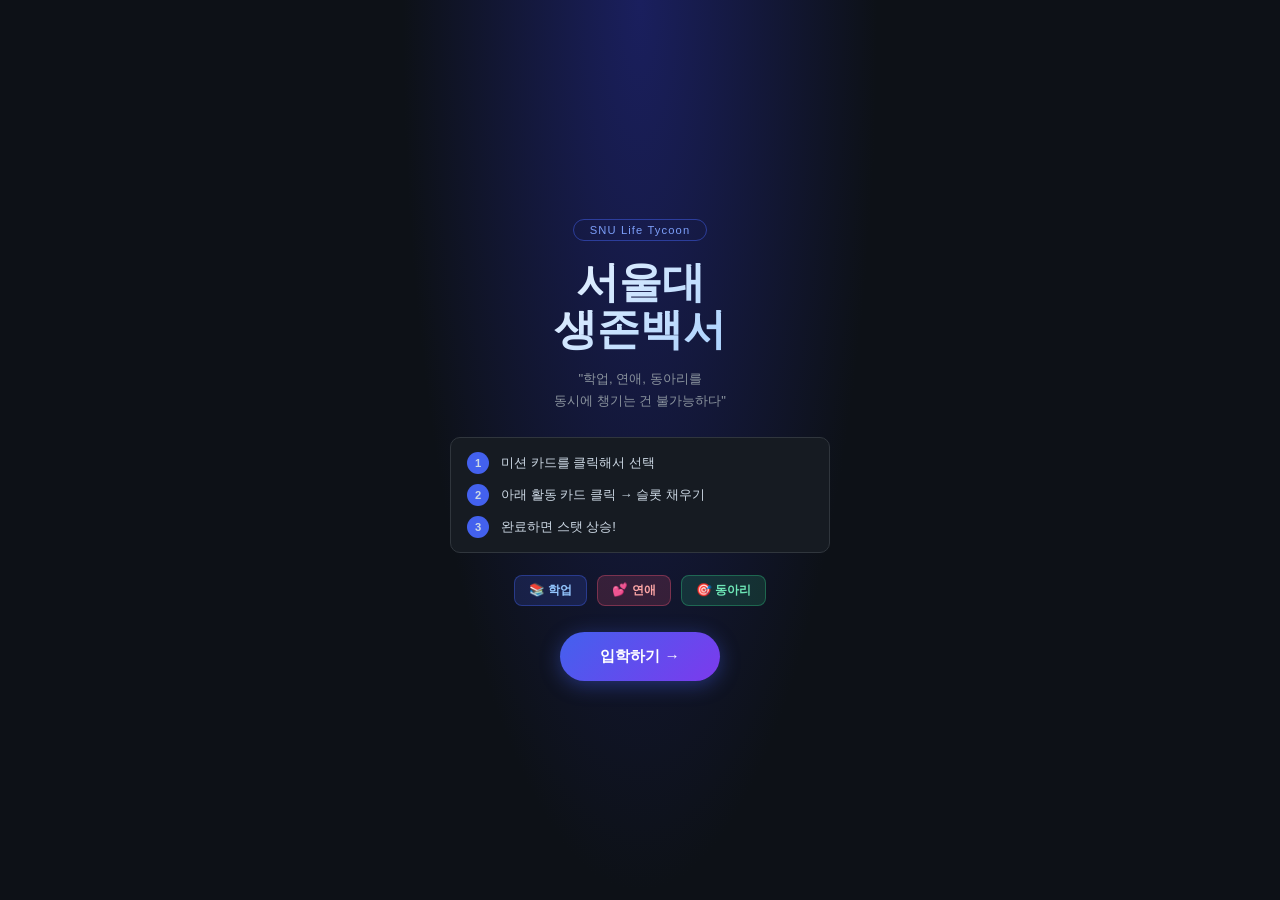
==== index.html @ 67c7d313 "first commit" ====
<!DOCTYPE html>
<html lang="ko">
<head>
  <meta charset="UTF-8">
  <meta name="viewport" content="width=device-width, initial-scale=1.0, maximum-scale=1.0, user-scalable=no">
  <title>서울대 생존백서</title>
  <link rel="stylesheet" href="css/style.css">
</head>
<body>
<div id="app">

  <!-- ===== 타이틀 ===== -->
  <div id="screen-title" class="screen active">
    <div class="title-inner">
      <p class="title-badge">SNU Life Tycoon</p>
      <h1 class="title-main">서울대<br>생존백서</h1>
      <p class="title-sub">"학업, 연애, 동아리를<br>동시에 챙기는 건 불가능하다"</p>

      <div class="howto-box">
        <div class="howto-row"><span class="hn">1</span><span>미션 카드를 클릭해서 선택</span></div>
        <div class="howto-row"><span class="hn">2</span><span>아래 활동 카드 클릭 → 슬롯 채우기</span></div>
        <div class="howto-row"><span class="hn">3</span><span>완료하면 스탯 상승!</span></div>
      </div>

      <div class="title-stat-preview">
        <span class="tsp academic">📚 학업</span>
        <span class="tsp romance">💕 연애</span>
        <span class="tsp club">🎯 동아리</span>
      </div>

      <button class="btn-main" onclick="startGame()">입학하기 →</button>
    </div>
  </div>

  <!-- ===== 게임 ===== -->
  <div id="screen-game" class="screen">

    <!-- HUD -->
    <div id="hud">
      <div id="hud-top-row">
        <span id="week-text">1학기 1주차</span>
        <div id="hud-tags">
          <span id="tag-exam" class="htag htag-exam hidden">⚠️ 시험기간</span>
          <span id="tag-event" class="htag htag-event hidden"></span>
        </div>
        <div id="hud-timeline"><div id="tl-fill"></div></div>
        <span id="hud-weekof">1/16</span>
      </div>

      <div id="hud-stats-row">
        <div class="hstat-item">
          <span class="hstat-icon">📚</span>
          <div class="hbar-bg"><div class="hbar academic" id="bar-academic" style="width:30%"></div></div>
          <span class="hval" id="val-academic">30</span>
        </div>
        <div class="hstat-item">
          <span class="hstat-icon">💕</span>
          <div class="hbar-bg"><div class="hbar romance" id="bar-romance" style="width:20%"></div></div>
          <span class="hval" id="val-romance">20</span>
        </div>
        <div class="hstat-item">
          <span class="hstat-icon">🎯</span>
          <div class="hbar-bg"><div class="hbar club" id="bar-club" style="width:20%"></div></div>
          <span class="hval" id="val-club">20</span>
        </div>
      </div>

      <div id="timer-row">
        <span id="timer-icon-el">⏱</span>
        <div id="timer-bg"><div id="timer-fill"></div></div>
        <span id="timer-num">90</span>
      </div>
    </div>

    <!-- 미션 대기열 (상단 = 고객 줄) -->
    <div id="queue-section">
      <div class="sec-label">
        이번 주 미션
        <span id="queue-count-badge" class="badge"></span>
        <span id="queue-hint" class="sec-hint">클릭해서 선택</span>
      </div>
      <div id="queue-row"></div>
    </div>

    <!-- 어셈블리 스테이션 (선택된 미션) -->
    <div id="station-section">
      <div id="station-empty">
        <div class="station-empty-icon">☝️</div>
        <div class="station-empty-text">위의 미션을 클릭해서 시작하세요</div>
      </div>
      <div id="station-card" class="hidden">

        <!-- 미션 헤더 -->
        <div id="st-header">
          <span id="st-icon" class="st-icon"></span>
          <div id="st-title-group">
            <span id="st-title"></span>
            <span id="st-cat-badge" class="st-badge"></span>
          </div>
          <div id="st-progress-wrap">
            <span id="st-progress-text"></span>
          </div>
        </div>

        <!-- 설명 -->
        <p id="st-desc"></p>

        <!-- 슬롯 (핵심: 무엇이 필요한지) -->
        <div id="st-slots-label">필요 활동</div>
        <div id="st-slots"></div>

        <!-- 완료 효과 (어느 스탯이 오르고 내리는지) -->
        <div id="st-effects">
          <div class="eff-block" id="st-reward-block">
            <span class="eff-label eff-label-good">✅ 완료 시</span>
            <div id="st-reward-items" class="eff-items"></div>
          </div>
          <div class="eff-block" id="st-penalty-block">
            <span class="eff-label eff-label-bad">❌ 미완료 시</span>
            <div id="st-penalty-items" class="eff-items"></div>
          </div>
        </div>

      </div>
    </div>

    <!-- 활동 카드 (하단 = 재료 버튼) -->
    <div id="act-section">
      <div class="sec-label">
        활동 카드
        <span id="act-left-badge" class="badge">8</span>
        <span id="act-hint" class="sec-hint">클릭해서 슬롯에 투입</span>
      </div>
      <div id="act-row"></div>
    </div>

    <!-- 마무리 버튼 -->
    <div id="finish-bar">
      <button id="btn-finish" onclick="finishWeek()">이번 주 마무리 →</button>
    </div>

  </div>

  <!-- ===== 주차 요약 오버레이 ===== -->
  <div id="overlay-summary" class="overlay hidden">
    <div class="sum-modal">
      <div class="sum-top">
        <span id="sum-week-label" class="sum-week-label"></span>
        <span id="sum-grade-badge" class="sum-grade"></span>
      </div>
      <div id="sum-missions-list"></div>
      <div id="sum-stat-section">
        <div class="sum-stat-title">이번 주 스탯 변화</div>
        <div class="sum-stat-row">
          <span>📚 학업</span>
          <div class="sbar-bg"><div class="sbar academic" id="sbar-academic" style="width:0%"></div></div>
          <span class="sval" id="sval-academic">0</span>
          <span class="sdelta" id="sdelta-academic"></span>
        </div>
        <div class="sum-stat-row">
          <span>💕 연애</span>
          <div class="sbar-bg"><div class="sbar romance" id="sbar-romance" style="width:0%"></div></div>
          <span class="sval" id="sval-romance">0</span>
          <span class="sdelta" id="sdelta-romance"></span>
        </div>
        <div class="sum-stat-row">
          <span>🎯 동아리</span>
          <div class="sbar-bg"><div class="sbar club" id="sbar-club" style="width:0%"></div></div>
          <span class="sval" id="sval-club">0</span>
          <span class="sdelta" id="sdelta-club"></span>
        </div>
      </div>
      <button id="btn-next" class="btn-main btn-next-week" onclick="nextWeek()">다음 주로 →</button>
    </div>
  </div>

  <!-- ===== 엔딩 ===== -->
  <div id="screen-ending" class="screen">
    <div class="ending-inner">
      <div class="ending-circle" id="ending-circle">B</div>
      <h2 id="ending-title"></h2>
      <p id="ending-desc"></p>
      <div class="ending-stats">
        <div class="e-row"><span>📚 학업</span><div class="e-bg"><div class="e-bar academic" id="ebar-academic" style="width:0%"></div></div><span id="eval-academic">0</span></div>
        <div class="e-row"><span>💕 연애</span><div class="e-bg"><div class="e-bar romance"  id="ebar-romance"  style="width:0%"></div></div><span id="eval-romance">0</span></div>
        <div class="e-row"><span>🎯 동아리</span><div class="e-bg"><div class="e-bar club"   id="ebar-club"    style="width:0%"></div></div><span id="eval-club">0</span></div>
      </div>
      <button class="btn-main" onclick="resetGame()">다시 플레이</button>
    </div>
  </div>

  <!-- 토스트 -->
  <div id="toast" class="toast hidden"></div>

</div>
<script src="js/main.js"></script>
</body>
</html>
---- css/style.css ----
/* ============================================================
   서울대 생존백서 — Hamburger Tycoon Style
   ============================================================ */

*, *::before, *::after { box-sizing: border-box; margin: 0; padding: 0; }

:root {
  --academic: #4361ee;
  --romance:  #e0506e;
  --club:     #2eb87a;
  --wild:     #f4a21a;
  --bg:       #0d1117;
  --surf:     #161b22;
  --surf2:    #21262d;
  --border:   #30363d;
  --text:     #e6edf3;
  --muted:    #8b949e;
  --radius:   10px;
  --glow-a:   0 0 0 2px rgba(67,97,238,0.4);
  --glow-r:   0 0 0 2px rgba(224,80,110,0.4);
  --glow-c:   0 0 0 2px rgba(46,184,122,0.4);
  --glow-w:   0 0 0 2px rgba(244,162,26,0.4);
}

body {
  font-family: -apple-system, BlinkMacSystemFont, 'Segoe UI', 'Noto Sans KR', sans-serif;
  background: var(--bg);
  color: var(--text);
  min-height: 100vh;
  -webkit-tap-highlight-color: transparent;
  user-select: none;
  overscroll-behavior: none;
}

#app {
  max-width: 480px;
  margin: 0 auto;
  min-height: 100vh;
  display: flex;
  flex-direction: column;
}

.hidden { display: none !important; }

/* ── SCREENS ─────────────────────────────── */
.screen         { display: none !important; flex: 1; }
.screen.active  { display: flex !important; flex-direction: column; }
#screen-title.active  { justify-content: center; align-items: center; }
#screen-ending.active { justify-content: center; align-items: center; }

/* ============================================================
   TITLE
   ============================================================ */
#screen-title {
  background: radial-gradient(ellipse at 50% 0%, #1a1f5e 0%, #0d1117 70%);
  padding: 32px 24px;
  min-height: 100vh;
}
.title-inner { text-align: center; width: 100%; max-width: 380px; }

.title-badge {
  display: inline-block;
  border: 1px solid rgba(67,97,238,0.5);
  color: #7c9ef8;
  padding: 4px 16px;
  border-radius: 20px;
  font-size: 0.7rem;
  letter-spacing: 0.1em;
  margin-bottom: 18px;
}

.title-main {
  font-size: 2.7rem;
  font-weight: 900;
  line-height: 1.1;
  margin-bottom: 14px;
  background: linear-gradient(135deg, #fff 0%, #93c5fd 100%);
  -webkit-background-clip: text;
  -webkit-text-fill-color: transparent;
  background-clip: text;
}

.title-sub {
  font-size: 0.82rem;
  color: var(--muted);
  line-height: 1.65;
  margin-bottom: 26px;
}

.howto-box {
  background: var(--surf);
  border: 1px solid var(--border);
  border-radius: var(--radius);
  padding: 14px 16px;
  margin-bottom: 22px;
  text-align: left;
  display: flex;
  flex-direction: column;
  gap: 10px;
}

.howto-row {
  display: flex;
  align-items: center;
  gap: 12px;
  font-size: 0.82rem;
  color: #cdd9e5;
}

.hn {
  width: 22px; height: 22px;
  background: var(--academic);
  border-radius: 50%;
  display: flex; align-items: center; justify-content: center;
  font-size: 0.7rem; font-weight: 800;
  flex-shrink: 0;
}

.title-stat-preview {
  display: flex;
  justify-content: center;
  gap: 10px;
  margin-bottom: 26px;
}

.tsp {
  padding: 6px 14px;
  border-radius: 8px;
  font-size: 0.78rem;
  font-weight: 700;
}
.tsp.academic { background: rgba(67,97,238,0.18);  border: 1px solid rgba(67,97,238,0.4);  color: #93c5fd; }
.tsp.romance  { background: rgba(224,80,110,0.18); border: 1px solid rgba(224,80,110,0.4); color: #fca5a5; }
.tsp.club     { background: rgba(46,184,122,0.18); border: 1px solid rgba(46,184,122,0.4); color: #6ee7b7; }

.btn-main {
  background: linear-gradient(135deg, var(--academic), #7c3aed);
  color: #fff;
  border: none;
  padding: 14px 40px;
  border-radius: 30px;
  font-size: 0.95rem;
  font-weight: 700;
  cursor: pointer;
  box-shadow: 0 4px 20px rgba(67,97,238,0.4);
  transition: transform 0.15s, box-shadow 0.15s;
}
.btn-main:hover  { transform: translateY(-2px); box-shadow: 0 8px 28px rgba(67,97,238,0.55); }
.btn-main:active { transform: translateY(0); }

/* ============================================================
   HUD
   ============================================================ */
#hud {
  background: var(--surf);
  border-bottom: 1px solid var(--border);
  padding: 10px 14px 8px;
  flex-shrink: 0;
  position: sticky; top: 0; z-index: 50;
}

#hud-top-row {
  display: flex;
  align-items: center;
  gap: 8px;
  margin-bottom: 7px;
}

#week-text { font-size: 0.95rem; font-weight: 800; white-space: nowrap; }

#hud-tags { display: flex; gap: 5px; }

.htag {
  padding: 2px 8px;
  border-radius: 10px;
  font-size: 0.66rem;
  font-weight: 700;
}
.htag-exam  { background: rgba(244,162,26,0.18);  color: #fbbf24; border: 1px solid rgba(244,162,26,0.35); }
.htag-event { background: rgba(46,184,122,0.18);  color: #6ee7b7; border: 1px solid rgba(46,184,122,0.35); }

#hud-timeline {
  flex: 1;
  height: 4px;
  background: var(--surf2);
  border-radius: 2px;
  overflow: hidden;
}
#tl-fill {
  height: 100%;
  background: linear-gradient(90deg, var(--academic), #7c3aed);
  border-radius: 2px;
  transition: width 0.4s ease;
}

#hud-weekof { font-size: 0.68rem; color: var(--muted); white-space: nowrap; }

#hud-stats-row {
  display: flex;
  flex-direction: column;
  gap: 5px;
  margin-bottom: 7px;
}

.hstat-item { display: flex; align-items: center; gap: 7px; }
.hstat-icon { font-size: 0.8rem; }

.hbar-bg {
  flex: 1;
  height: 7px;
  background: var(--surf2);
  border-radius: 4px;
  overflow: hidden;
}
.hbar {
  height: 100%;
  border-radius: 4px;
  transition: width 0.5s cubic-bezier(.4,0,.2,1);
}
.hbar.academic { background: linear-gradient(90deg, var(--academic), #7c3aed); }
.hbar.romance  { background: linear-gradient(90deg, var(--romance), #ff6b9d); }
.hbar.club     { background: linear-gradient(90deg, var(--club), #06d6a0); }
.hbar.crisis   { background: linear-gradient(90deg, #dc3545, #ff6b6b) !important; animation: cpulse 1s infinite; }

@keyframes cpulse { 0%,100%{opacity:1} 50%{opacity:.45} }

.hval { font-size: 0.78rem; font-weight: 700; width: 20px; text-align: right; flex-shrink: 0; }
.hval.crisis { color: #f87171; }

#timer-row { display: flex; align-items: center; gap: 7px; }
#timer-icon-el { font-size: 0.8rem; }

#timer-bg {
  flex: 1;
  height: 5px;
  background: var(--surf2);
  border-radius: 3px;
  overflow: hidden;
}
#timer-fill {
  height: 100%;
  border-radius: 3px;
  background: linear-gradient(90deg, #10b981, #34d399);
  transition: width 1s linear, background-color 0.5s;
}
#timer-fill.warn   { background: linear-gradient(90deg, #f59e0b, #fbbf24); }
#timer-fill.danger { background: linear-gradient(90deg, #ef4444, #f87171); animation: cpulse 0.6s infinite; }

#timer-num { font-size: 0.72rem; color: var(--muted); width: 22px; text-align: right; flex-shrink: 0; }

/* ============================================================
   SECTION LABELS
   ============================================================ */
.sec-label {
  font-size: 0.72rem;
  font-weight: 700;
  color: var(--muted);
  letter-spacing: 0.06em;
  display: flex;
  align-items: center;
  gap: 7px;
  margin-bottom: 8px;
  text-transform: uppercase;
}

.badge {
  background: var(--academic);
  color: #fff;
  font-size: 0.65rem;
  font-weight: 800;
  padding: 1px 7px;
  border-radius: 10px;
}

.sec-hint { font-size: 0.65rem; color: var(--muted); font-weight: 400; text-transform: none; letter-spacing: 0; }

/* ============================================================
   MISSION QUEUE
   ============================================================ */
#queue-section {
  padding: 10px 12px 0;
  flex-shrink: 0;
}

#queue-row {
  display: flex;
  gap: 8px;
  overflow-x: auto;
  padding-bottom: 4px;
  -webkit-overflow-scrolling: touch;
  scrollbar-width: none;
}
#queue-row::-webkit-scrollbar { display: none; }

/* 대기 미션 카드 (작은 버전) */
.q-card {
  flex-shrink: 0;
  width: 110px;
  background: var(--surf);
  border: 2px solid var(--border);
  border-radius: var(--radius);
  padding: 9px 10px 8px;
  cursor: pointer;
  transition: border-color 0.18s, transform 0.15s, box-shadow 0.18s;
  position: relative;
}

.q-card:hover { transform: translateY(-2px); border-color: #4d5566; }

.q-card.active {
  border-color: #fff !important;
  box-shadow: 0 0 0 2px rgba(255,255,255,0.2);
}

.q-card.cat-academic { border-left: 3px solid var(--academic); }
.q-card.cat-romance  { border-left: 3px solid var(--romance); }
.q-card.cat-club     { border-left: 3px solid var(--club); }
.q-card.cat-special  { border-left: 3px solid var(--wild); }

.q-card.completed {
  opacity: 0.45;
  pointer-events: none;
  border-color: #2eb87a !important;
}
.q-card.completed::after {
  content: '✓';
  position: absolute;
  top: 4px; right: 7px;
  font-size: 0.9rem;
  color: #6ee7b7;
  font-weight: 900;
}

.q-icon-title {
  display: flex;
  align-items: center;
  gap: 5px;
  margin-bottom: 5px;
}
.q-icon    { font-size: 1rem; }
.q-title   { font-size: 0.72rem; font-weight: 700; line-height: 1.25; color: var(--text); }

.q-dots    { display: flex; gap: 3px; margin-bottom: 4px; }
.q-dot {
  width: 8px; height: 8px;
  border-radius: 50%;
  background: var(--surf2);
  border: 1px solid var(--border);
}
.q-dot.filled { background: #4ade80; border-color: #22c55e; }

.q-reward-preview {
  font-size: 0.6rem;
  color: var(--muted);
  white-space: nowrap;
  overflow: hidden;
  text-overflow: ellipsis;
}

/* ============================================================
   ASSEMBLY STATION
   ============================================================ */
#station-section {
  flex: 1;
  padding: 10px 12px 0;
  min-height: 0;
}

#station-empty {
  height: 100%;
  min-height: 130px;
  display: flex;
  flex-direction: column;
  align-items: center;
  justify-content: center;
  gap: 10px;
  background: var(--surf);
  border: 2px dashed var(--border);
  border-radius: var(--radius);
  color: var(--muted);
}

.station-empty-icon { font-size: 2rem; }
.station-empty-text { font-size: 0.82rem; }

#station-card {
  background: var(--surf);
  border: 1px solid var(--border);
  border-radius: var(--radius);
  padding: 13px 14px;
  animation: pop-in 0.2s ease;
}

@keyframes pop-in {
  from { transform: scale(0.97); opacity: 0; }
  to   { transform: scale(1);    opacity: 1; }
}

/* 스테이션 헤더 */
#st-header {
  display: flex;
  align-items: flex-start;
  gap: 10px;
  margin-bottom: 7px;
}

.st-icon { font-size: 1.5rem; flex-shrink: 0; margin-top: 1px; }

#st-title-group { flex: 1; display: flex; flex-direction: column; gap: 3px; }

#st-title { font-size: 0.95rem; font-weight: 800; line-height: 1.2; }

.st-badge {
  display: inline-block;
  font-size: 0.62rem;
  font-weight: 700;
  padding: 2px 9px;
  border-radius: 8px;
  width: fit-content;
}
.stbadge-academic { background: rgba(67,97,238,0.22);  color: #93c5fd; }
.stbadge-romance  { background: rgba(224,80,110,0.22); color: #fca5a5; }
.stbadge-club     { background: rgba(46,184,122,0.22); color: #6ee7b7; }
.stbadge-special  { background: rgba(244,162,26,0.22); color: #fcd34d; }

#st-progress-wrap { flex-shrink: 0; text-align: right; }

#st-progress-text {
  font-size: 0.75rem;
  font-weight: 700;
  color: var(--muted);
  white-space: nowrap;
}
#st-progress-text.done { color: #4ade80; }

#st-desc {
  font-size: 0.76rem;
  color: var(--muted);
  line-height: 1.45;
  margin-bottom: 10px;
}

/* 슬롯 영역 */
#st-slots-label {
  font-size: 0.68rem;
  font-weight: 700;
  color: var(--muted);
  text-transform: uppercase;
  letter-spacing: 0.06em;
  margin-bottom: 7px;
}

#st-slots {
  display: flex;
  flex-wrap: wrap;
  gap: 7px;
  margin-bottom: 12px;
}

/* 슬롯 박스 */
.sslot {
  width: 58px; height: 64px;
  border-radius: 9px;
  border: 2px solid;
  display: flex;
  flex-direction: column;
  align-items: center;
  justify-content: center;
  gap: 2px;
  transition: transform 0.15s, box-shadow 0.2s;
  position: relative;
  cursor: default;
}

/* 빈 슬롯 */
.sslot.empty.stype-academic {
  border-color: rgba(67,97,238,0.45);
  background: rgba(67,97,238,0.07);
}
.sslot.empty.stype-romance {
  border-color: rgba(224,80,110,0.45);
  background: rgba(224,80,110,0.07);
}
.sslot.empty.stype-club {
  border-color: rgba(46,184,122,0.45);
  background: rgba(46,184,122,0.07);
}
.sslot.empty.stype-any {
  border-color: rgba(244,162,26,0.35);
  background: rgba(244,162,26,0.05);
}

.sslot-emoji {
  font-size: 1.1rem;
  line-height: 1;
}
.sslot.empty .sslot-emoji { opacity: 0.4; }

.sslot-label {
  font-size: 0.58rem;
  font-weight: 600;
  line-height: 1;
  text-align: center;
}
.sslot.empty .sslot-label { color: var(--muted); }

.sslot-q {
  position: absolute;
  bottom: 2px; right: 4px;
  font-size: 0.6rem;
  color: var(--muted);
  font-weight: 700;
}

/* 채워진 슬롯 */
.sslot.filled {
  border-color: rgba(74,222,128,0.6) !important;
  background: rgba(74,222,128,0.1) !important;
  animation: slot-fill 0.3s ease;
}
.sslot.filled .sslot-emoji { opacity: 1; }
.sslot.filled .sslot-label { color: #6ee7b7; }

@keyframes slot-fill {
  0%   { transform: scale(0.85); }
  60%  { transform: scale(1.1); }
  100% { transform: scale(1); }
}

.sslot.filled::after {
  content: '✓';
  position: absolute;
  bottom: 2px; right: 4px;
  font-size: 0.62rem;
  color: #4ade80;
  font-weight: 900;
}

/* 다음 채울 슬롯 강조 */
.sslot.next-target {
  animation: next-pulse 1s ease-in-out infinite;
}
@keyframes next-pulse {
  0%,100% { box-shadow: none; }
  50%      { box-shadow: 0 0 0 3px rgba(255,255,255,0.25); }
}

/* ── 효과 블록 ─────────────────────────────────── */
#st-effects {
  display: flex;
  gap: 8px;
  flex-wrap: wrap;
}

.eff-block {
  flex: 1;
  min-width: 120px;
  background: var(--surf2);
  border-radius: 8px;
  padding: 8px 10px;
}

.eff-label {
  display: block;
  font-size: 0.66rem;
  font-weight: 700;
  letter-spacing: 0.04em;
  margin-bottom: 6px;
}
.eff-label-good { color: #4ade80; }
.eff-label-bad  { color: #f87171; }

.eff-items { display: flex; flex-wrap: wrap; gap: 4px; }

.eff-tag {
  display: inline-flex;
  align-items: center;
  gap: 3px;
  padding: 3px 9px;
  border-radius: 6px;
  font-size: 0.72rem;
  font-weight: 700;
}
.eff-tag.pos { background: rgba(74,222,128,0.15); color: #4ade80; border: 1px solid rgba(74,222,128,0.3); }
.eff-tag.neg { background: rgba(248,113,113,0.15); color: #f87171; border: 1px solid rgba(248,113,113,0.3); }
.eff-tag.none { color: var(--muted); font-style: italic; font-size: 0.68rem; }

/* ============================================================
   ACTIVITY CARDS (재료 버튼)
   ============================================================ */
#act-section {
  padding: 10px 12px 0;
  flex-shrink: 0;
}

#act-row {
  display: flex;
  flex-wrap: wrap;
  gap: 7px;
}

.act-card {
  width: calc(25% - 6px);
  min-width: 64px;
  background: var(--surf);
  border: 2px solid var(--border);
  border-radius: 9px;
  padding: 8px 4px 6px;
  display: flex;
  flex-direction: column;
  align-items: center;
  gap: 3px;
  cursor: pointer;
  transition: transform 0.15s, box-shadow 0.15s, border-color 0.15s, opacity 0.2s;
  position: relative;
}

.act-card.type-academic { border-color: rgba(67,97,238,0.4); }
.act-card.type-romance  { border-color: rgba(224,80,110,0.4); }
.act-card.type-club     { border-color: rgba(46,184,122,0.4); }
.act-card.type-wild     { border-color: rgba(244,162,26,0.4); }

/* 현재 미션에 호환 가능 → 글로우 */
.act-card.compatible {
  transform: translateY(-2px);
  box-shadow: 0 4px 14px rgba(0,0,0,0.3);
}
.act-card.compatible.type-academic { border-color: var(--academic); box-shadow: var(--glow-a), 0 4px 14px rgba(0,0,0,0.3); }
.act-card.compatible.type-romance  { border-color: var(--romance);  box-shadow: var(--glow-r), 0 4px 14px rgba(0,0,0,0.3); }
.act-card.compatible.type-club     { border-color: var(--club);     box-shadow: var(--glow-c), 0 4px 14px rgba(0,0,0,0.3); }
.act-card.compatible.type-wild     { border-color: var(--wild);     box-shadow: var(--glow-w), 0 4px 14px rgba(0,0,0,0.3); }

/* 호환 불가 → 흐릿하게 */
.act-card.incompatible { opacity: 0.3; }

/* 사용됨 */
.act-card.used {
  opacity: 0.2;
  pointer-events: none;
}
.act-card.used::after {
  content: '✓';
  position: absolute;
  inset: 0;
  display: flex;
  align-items: center;
  justify-content: center;
  font-size: 1.6rem;
  color: #4ade80;
}

.act-card:hover:not(.used):not(.incompatible) { transform: translateY(-3px); }
.act-card:active:not(.used) { transform: scale(0.95); }

@keyframes shake {
  0%,100% { transform: translateX(0); }
  25%      { transform: translateX(-6px); }
  75%      { transform: translateX(6px); }
}
.act-card.shake { animation: shake 0.3s ease; }

.act-emoji { font-size: 1.5rem; line-height: 1; }
.act-name  { font-size: 0.64rem; font-weight: 600; color: var(--text); text-align: center; line-height: 1.2; }

.act-type-badge {
  font-size: 0.56rem;
  font-weight: 700;
  padding: 1px 6px;
  border-radius: 5px;
}
.atb-academic { background: rgba(67,97,238,0.25);  color: #93c5fd; }
.atb-romance  { background: rgba(224,80,110,0.25); color: #fca5a5; }
.atb-club     { background: rgba(46,184,122,0.25); color: #6ee7b7; }
.atb-wild     { background: rgba(244,162,26,0.25); color: #fcd34d; }

/* ============================================================
   FINISH BUTTON
   ============================================================ */
#finish-bar {
  padding: 10px 12px 14px;
  flex-shrink: 0;
}

#btn-finish {
  width: 100%;
  background: var(--surf2);
  color: var(--muted);
  border: 1px solid var(--border);
  padding: 11px;
  border-radius: 9px;
  font-size: 0.85rem;
  font-weight: 700;
  cursor: pointer;
  transition: background 0.15s, color 0.15s;
}
#btn-finish:hover { background: var(--surf); color: var(--text); }

/* ============================================================
   FLOATING STAT ANIMATION
   ============================================================ */
.float-stat {
  position: fixed;
  font-size: 1rem;
  font-weight: 900;
  pointer-events: none;
  z-index: 200;
  animation: float-up 1.3s ease-out forwards;
  white-space: nowrap;
}
.float-pos { color: #4ade80; text-shadow: 0 0 12px rgba(74,222,128,0.7); }
.float-neg { color: #f87171; text-shadow: 0 0 12px rgba(248,113,113,0.7); }

@keyframes float-up {
  0%   { opacity: 1; transform: translateY(0) scale(1.15); }
  75%  { opacity: 1; }
  100% { opacity: 0; transform: translateY(-70px) scale(0.8); }
}

/* ============================================================
   TOAST
   ============================================================ */
.toast {
  position: fixed;
  bottom: 90px;
  left: 50%;
  transform: translateX(-50%);
  background: rgba(255,255,255,0.12);
  backdrop-filter: blur(8px);
  color: var(--text);
  padding: 9px 20px;
  border-radius: 20px;
  font-size: 0.8rem;
  font-weight: 600;
  z-index: 300;
  pointer-events: none;
  animation: toast-fade 2s ease forwards;
  border: 1px solid rgba(255,255,255,0.15);
  white-space: nowrap;
}
@keyframes toast-fade {
  0%   { opacity: 0; transform: translateX(-50%) translateY(10px); }
  15%  { opacity: 1; transform: translateX(-50%) translateY(0); }
  75%  { opacity: 1; }
  100% { opacity: 0; transform: translateX(-50%) translateY(-8px); }
}

/* ============================================================
   SUMMARY OVERLAY
   ============================================================ */
.overlay {
  position: fixed;
  inset: 0;
  z-index: 100;
  display: flex;
  align-items: flex-end;
  justify-content: center;
  background: rgba(0,0,0,0.55);
}

.sum-modal {
  background: var(--surf);
  border-top: 1px solid var(--border);
  border-radius: 20px 20px 0 0;
  padding: 22px 18px 30px;
  width: 100%;
  max-width: 480px;
  max-height: 80vh;
  overflow-y: auto;
  animation: slide-up 0.28s ease;
}
@keyframes slide-up {
  from { transform: translateY(100%); }
  to   { transform: translateY(0); }
}

.sum-top {
  display: flex;
  align-items: center;
  justify-content: space-between;
  margin-bottom: 14px;
}

.sum-week-label { font-size: 1rem; font-weight: 800; }

.sum-grade {
  font-size: 0.76rem;
  font-weight: 700;
  padding: 3px 12px;
  border-radius: 12px;
}
.sg-perfect { background: rgba(255,215,0,0.18);  color: #fbbf24; border: 1px solid rgba(255,215,0,0.35); }
.sg-good    { background: rgba(74,222,128,0.18);  color: #4ade80; border: 1px solid rgba(74,222,128,0.35); }
.sg-partial { background: rgba(251,191,36,0.18);  color: #fbbf24; border: 1px solid rgba(251,191,36,0.35); }
.sg-fail    { background: rgba(248,113,113,0.18); color: #f87171; border: 1px solid rgba(248,113,113,0.35); }

/* 미션 결과 아이템 */
.sum-item {
  display: flex;
  align-items: flex-start;
  gap: 10px;
  padding: 9px 11px;
  border-radius: 9px;
  margin-bottom: 6px;
  font-size: 0.8rem;
}
.sum-item.done { background: rgba(74,222,128,0.08); border: 1px solid rgba(74,222,128,0.22); }
.sum-item.fail { background: rgba(248,113,113,0.08); border: 1px solid rgba(248,113,113,0.2); }

.sum-item-icon { font-size: 1.05rem; flex-shrink: 0; margin-top: 1px; }
.sum-item-body { flex: 1; }
.sum-item-name { font-weight: 700; margin-bottom: 3px; }
.sum-item-effects { font-size: 0.72rem; color: var(--muted); }
.sum-item-tag { font-size: 0.75rem; font-weight: 700; flex-shrink: 0; margin-top: 2px; }
.sum-item-tag.done { color: #4ade80; }
.sum-item-tag.fail { color: #f87171; }

/* 스탯 요약 */
#sum-stat-section { margin-top: 14px; padding-top: 14px; border-top: 1px solid var(--border); }

.sum-stat-title { font-size: 0.72rem; font-weight: 700; color: var(--muted); margin-bottom: 10px; text-transform: uppercase; letter-spacing: 0.05em; }

.sum-stat-row {
  display: flex;
  align-items: center;
  gap: 9px;
  margin-bottom: 7px;
  font-size: 0.78rem;
}
.sum-stat-row span:first-child { width: 60px; flex-shrink: 0; }

.sbar-bg { flex: 1; height: 7px; background: var(--surf2); border-radius: 4px; overflow: hidden; }
.sbar { height: 100%; border-radius: 4px; transition: width 0.6s ease 0.1s; }
.sbar.academic { background: var(--academic); }
.sbar.romance  { background: var(--romance); }
.sbar.club     { background: var(--club); }

.sval  { font-size: 0.78rem; font-weight: 700; width: 20px; text-align: right; flex-shrink: 0; }
.sdelta { font-size: 0.73rem; font-weight: 700; width: 32px; text-align: right; flex-shrink: 0; }

.btn-next-week { margin-top: 18px; width: 100%; }

/* ============================================================
   ENDING
   ============================================================ */
#screen-ending {
  background: radial-gradient(ellipse at 50% 0%, #1a1f5e 0%, #0d1117 65%);
  min-height: 100vh;
  padding: 40px 24px;
}
.ending-inner { text-align: center; width: 100%; max-width: 380px; }

.ending-circle {
  display: inline-flex;
  width: 82px; height: 82px;
  border-radius: 50%;
  align-items: center;
  justify-content: center;
  font-size: 2.5rem;
  font-weight: 900;
  margin-bottom: 18px;
  border: 3px solid rgba(255,255,255,0.25);
}
.grade-S { background: linear-gradient(135deg,#FFD700,#FFA500); border-color:#FFD700; }
.grade-A { background: linear-gradient(135deg,#4361ee,#7c3aed); border-color:#4361ee; }
.grade-B { background: linear-gradient(135deg,#2eb87a,#06d6a0); border-color:#2eb87a; }
.grade-C { background: linear-gradient(135deg,#f4a21a,#ff8c00); border-color:#f4a21a; }
.grade-D { background: linear-gradient(135deg,#dc3545,#c62828); border-color:#dc3545; }

#ending-title { font-size: 1.7rem; font-weight: 900; margin-bottom: 12px; }
#ending-desc  { font-size: 0.84rem; color: var(--muted); line-height: 1.65; margin-bottom: 26px; }

.ending-stats {
  background: rgba(255,255,255,0.07);
  border-radius: var(--radius);
  padding: 16px 18px;
  margin-bottom: 26px;
  text-align: left;
}

.e-row {
  display: flex;
  align-items: center;
  gap: 10px;
  margin-bottom: 9px;
  font-size: 0.78rem;
}
.e-row:last-child { margin-bottom: 0; }
.e-row span:first-child { width: 64px; flex-shrink: 0; }
.e-row span:last-child  { width: 22px; text-align: right; flex-shrink: 0; font-weight: 700; }
.e-bg  { flex: 1; height: 7px; background: rgba(255,255,255,0.12); border-radius: 4px; overflow: hidden; }
.e-bar { height: 100%; border-radius: 4px; transition: width 1s ease 0.5s; }
.e-bar.academic { background: var(--academic); }
.e-bar.romance  { background: var(--romance); }
.e-bar.club     { background: var(--club); }

/* ── 데스크탑 ──────────────────────────── */
@media (min-width: 500px) {
  .sum-modal { border-radius: 16px; margin: 16px; max-height: 85vh; }
  .overlay   { align-items: center; }
  #act-row   { justify-content: flex-start; }
  .act-card  { width: 72px; }
}
@media (max-width: 360px) {
  .title-main { font-size: 2.3rem; }
  .act-card { width: calc(25% - 5px); min-width: 58px; }
  .sslot { width: 52px; height: 58px; }
}
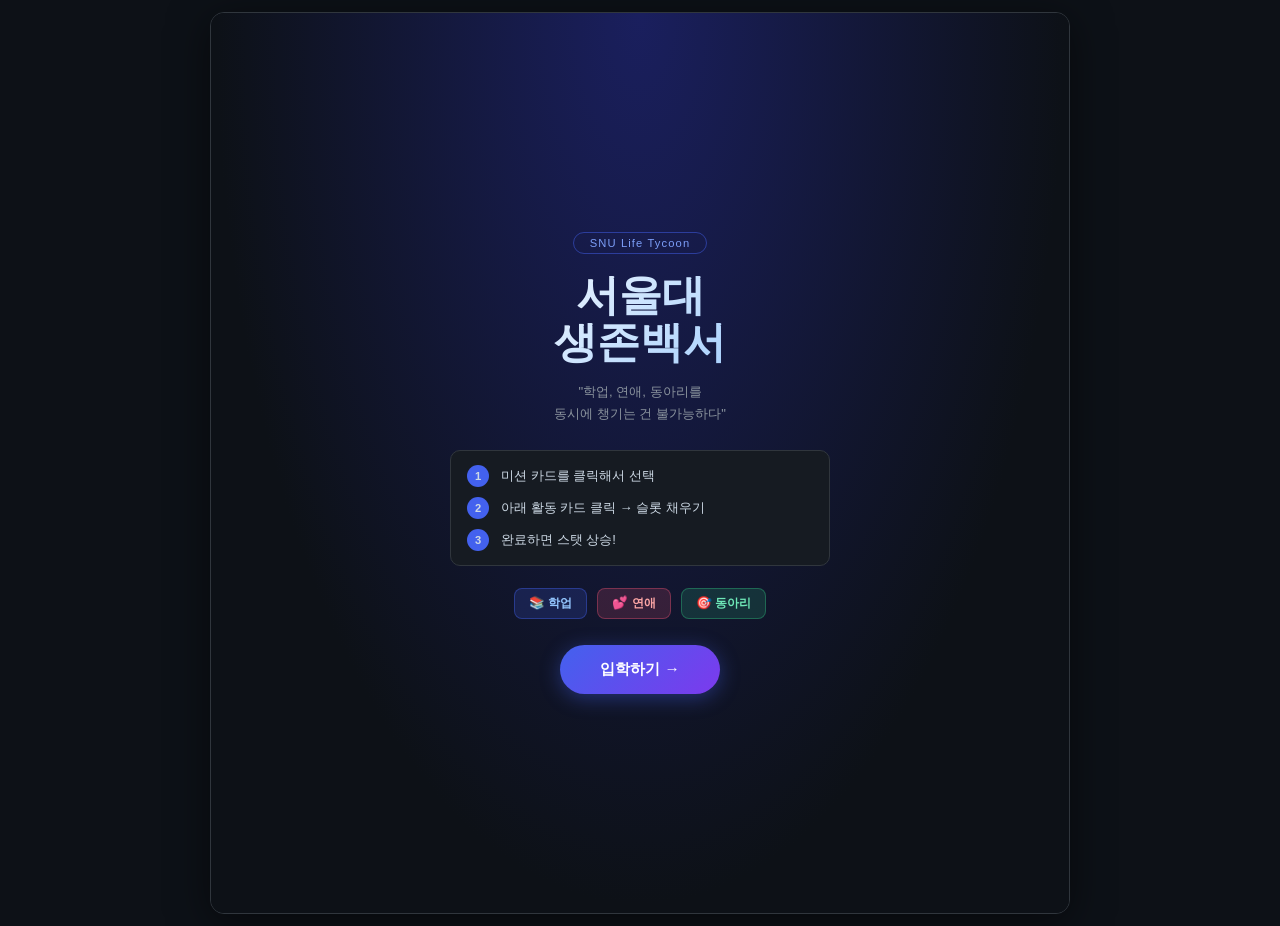
==== commit ce652e99: "수정" ====
--- a/index.html
+++ b/index.html
@@ -1,198 +1,260 @@
-<!DOCTYPE html>
+<!doctype html>
 <html lang="ko">
-<head>
-  <meta charset="UTF-8">
-  <meta name="viewport" content="width=device-width, initial-scale=1.0, maximum-scale=1.0, user-scalable=no">
-  <title>서울대 생존백서</title>
-  <link rel="stylesheet" href="css/style.css">
-</head>
-<body>
-<div id="app">
-
-  <!-- ===== 타이틀 ===== -->
-  <div id="screen-title" class="screen active">
-    <div class="title-inner">
-      <p class="title-badge">SNU Life Tycoon</p>
-      <h1 class="title-main">서울대<br>생존백서</h1>
-      <p class="title-sub">"학업, 연애, 동아리를<br>동시에 챙기는 건 불가능하다"</p>
-
-      <div class="howto-box">
-        <div class="howto-row"><span class="hn">1</span><span>미션 카드를 클릭해서 선택</span></div>
-        <div class="howto-row"><span class="hn">2</span><span>아래 활동 카드 클릭 → 슬롯 채우기</span></div>
-        <div class="howto-row"><span class="hn">3</span><span>완료하면 스탯 상승!</span></div>
-      </div>
-
-      <div class="title-stat-preview">
-        <span class="tsp academic">📚 학업</span>
-        <span class="tsp romance">💕 연애</span>
-        <span class="tsp club">🎯 동아리</span>
-      </div>
-
-      <button class="btn-main" onclick="startGame()">입학하기 →</button>
+  <head>
+    <meta charset="UTF-8" />
+    <meta
+      name="viewport"
+      content="width=device-width, initial-scale=1.0, maximum-scale=1.0, user-scalable=no"
+    />
+    <title>서울대 생존백서</title>
+    <link rel="stylesheet" href="css/style.css" />
+  </head>
+  <body>
+    <div id="app">
+      <!-- ===== 타이틀 ===== -->
+      <div id="screen-title" class="screen active">
+        <div class="title-inner">
+          <p class="title-badge">SNU Life Tycoon</p>
+          <h1 class="title-main">서울대<br />생존백서</h1>
+          <p class="title-sub">
+            "학업, 연애, 동아리를<br />동시에 챙기는 건 불가능하다"
+          </p>
+
+          <div class="howto-box">
+            <div class="howto-row">
+              <span class="hn">1</span><span>미션 카드를 클릭해서 선택</span>
+            </div>
+            <div class="howto-row">
+              <span class="hn">2</span
+              ><span>아래 활동 카드 클릭 → 슬롯 채우기</span>
+            </div>
+            <div class="howto-row">
+              <span class="hn">3</span><span>완료하면 스탯 상승!</span>
+            </div>
+          </div>
+
+          <div class="title-stat-preview">
+            <span class="tsp academic">📚 학업</span>
+            <span class="tsp romance">💕 연애</span>
+            <span class="tsp club">🎯 동아리</span>
+          </div>
+
+          <button class="btn-main" onclick="startGame()">입학하기 →</button>
+        </div>
+      </div>
+
+      <!-- ===== 게임 ===== -->
+      <div id="screen-game" class="screen">
+        <!-- HUD -->
+        <div id="hud">
+          <div id="hud-top-row">
+            <span id="week-text">1학기 1주차</span>
+            <div id="hud-tags">
+              <span id="tag-exam" class="htag htag-exam hidden"
+                >⚠️ 시험기간</span
+              >
+              <span id="tag-event" class="htag htag-event hidden"></span>
+            </div>
+            <div id="hud-timeline"><div id="tl-fill"></div></div>
+            <span id="hud-weekof">1/16</span>
+          </div>
+
+          <div id="hud-stats-row">
+            <div class="hstat-item">
+              <div class="hstat-top">
+                <span class="hstat-icon">📚 학업</span>
+                <span class="hval" id="val-academic">30</span>
+              </div>
+              <div class="hbar-bg"><div class="hbar academic" id="bar-academic" style="width:30%"></div></div>
+            </div>
+            <div class="hstat-item">
+              <div class="hstat-top">
+                <span class="hstat-icon">💕 연애</span>
+                <span class="hval" id="val-romance">20</span>
+              </div>
+              <div class="hbar-bg"><div class="hbar romance" id="bar-romance" style="width:20%"></div></div>
+            </div>
+            <div class="hstat-item">
+              <div class="hstat-top">
+                <span class="hstat-icon">🎯 동아리</span>
+                <span class="hval" id="val-club">20</span>
+              </div>
+              <div class="hbar-bg"><div class="hbar club" id="bar-club" style="width:20%"></div></div>
+            </div>
+          </div>
+
+          <div id="timer-row">
+            <span id="timer-icon-el">⏱</span>
+            <div id="timer-bg"><div id="timer-fill"></div></div>
+            <span id="timer-num">90</span>
+          </div>
+        </div>
+
+        <!-- 2열 메인 영역 -->
+        <div id="main-columns">
+          <!-- 좌열: 미션 선택 (큐 + 스테이션) -->
+          <div id="left-col">
+            <div id="queue-section">
+              <div class="sec-label">
+                이번 주 미션
+                <span id="queue-count-badge" class="badge"></span>
+              </div>
+              <div id="queue-row"></div>
+            </div>
+
+            <div id="station-section">
+              <div id="station-empty">
+                <div class="station-empty-icon">☝️</div>
+                <div class="station-empty-text">왼쪽 미션을 선택하세요</div>
+              </div>
+              <div id="station-card" class="hidden">
+                <div id="st-header">
+                  <span id="st-icon" class="st-icon"></span>
+                  <div id="st-title-group">
+                    <span id="st-title"></span>
+                    <span id="st-cat-badge" class="st-badge"></span>
+                  </div>
+                  <div id="st-progress-wrap">
+                    <span id="st-progress-text"></span>
+                  </div>
+                </div>
+
+                <p id="st-desc"></p>
+
+                <div id="st-slots-label">필요 활동</div>
+                <div id="st-slots"></div>
+
+                <div id="st-effects">
+                  <div class="eff-block" id="st-reward-block">
+                    <span class="eff-label eff-label-good">✅ 완료 시</span>
+                    <div id="st-reward-items" class="eff-items"></div>
+                  </div>
+                  <div class="eff-block" id="st-penalty-block">
+                    <span class="eff-label eff-label-bad">❌ 미완료 시</span>
+                    <div id="st-penalty-items" class="eff-items"></div>
+                  </div>
+                </div>
+              </div>
+            </div>
+          </div>
+          <!-- /#left-col -->
+
+          <!-- 우열: 활동 카드 -->
+          <div id="act-section">
+            <div class="sec-label">
+              활동 카드
+              <span id="act-left-badge" class="badge">8</span>
+            </div>
+            <div id="act-row"></div>
+          </div>
+        </div>
+        <!-- /#main-columns -->
+
+        <!-- 마무리 버튼 -->
+        <div id="finish-bar">
+          <button id="btn-finish" onclick="finishWeek()">
+            이번 주 마무리 →
+          </button>
+        </div>
+      </div>
+
+      <!-- ===== 주차 요약 오버레이 ===== -->
+      <div id="overlay-summary" class="overlay hidden">
+        <div class="sum-modal">
+          <div class="sum-top">
+            <span id="sum-week-label" class="sum-week-label"></span>
+            <span id="sum-grade-badge" class="sum-grade"></span>
+          </div>
+          <div id="sum-missions-list"></div>
+          <div id="sum-stat-section">
+            <div class="sum-stat-title">이번 주 스탯 변화</div>
+            <div class="sum-stat-row">
+              <span>📚 학업</span>
+              <div class="sbar-bg">
+                <div
+                  class="sbar academic"
+                  id="sbar-academic"
+                  style="width: 0%"
+                ></div>
+              </div>
+              <span class="sval" id="sval-academic">0</span>
+              <span class="sdelta" id="sdelta-academic"></span>
+            </div>
+            <div class="sum-stat-row">
+              <span>💕 연애</span>
+              <div class="sbar-bg">
+                <div
+                  class="sbar romance"
+                  id="sbar-romance"
+                  style="width: 0%"
+                ></div>
+              </div>
+              <span class="sval" id="sval-romance">0</span>
+              <span class="sdelta" id="sdelta-romance"></span>
+            </div>
+            <div class="sum-stat-row">
+              <span>🎯 동아리</span>
+              <div class="sbar-bg">
+                <div class="sbar club" id="sbar-club" style="width: 0%"></div>
+              </div>
+              <span class="sval" id="sval-club">0</span>
+              <span class="sdelta" id="sdelta-club"></span>
+            </div>
+          </div>
+          <button
+            id="btn-next"
+            class="btn-main btn-next-week"
+            onclick="nextWeek()"
+          >
+            다음 주로 →
+          </button>
+        </div>
+      </div>
+
+      <!-- ===== 엔딩 ===== -->
+      <div id="screen-ending" class="screen">
+        <div class="ending-inner">
+          <div class="ending-circle" id="ending-circle">B</div>
+          <h2 id="ending-title"></h2>
+          <p id="ending-desc"></p>
+          <div class="ending-stats">
+            <div class="e-row">
+              <span>📚 학업</span>
+              <div class="e-bg">
+                <div
+                  class="e-bar academic"
+                  id="ebar-academic"
+                  style="width: 0%"
+                ></div>
+              </div>
+              <span id="eval-academic">0</span>
+            </div>
+            <div class="e-row">
+              <span>💕 연애</span>
+              <div class="e-bg">
+                <div
+                  class="e-bar romance"
+                  id="ebar-romance"
+                  style="width: 0%"
+                ></div>
+              </div>
+              <span id="eval-romance">0</span>
+            </div>
+            <div class="e-row">
+              <span>🎯 동아리</span>
+              <div class="e-bg">
+                <div class="e-bar club" id="ebar-club" style="width: 0%"></div>
+              </div>
+              <span id="eval-club">0</span>
+            </div>
+          </div>
+          <button class="btn-main" onclick="resetGame()">다시 플레이</button>
+        </div>
+      </div>
+
+      <!-- 토스트 -->
+      <div id="toast" class="toast hidden"></div>
     </div>
-  </div>
-
-  <!-- ===== 게임 ===== -->
-  <div id="screen-game" class="screen">
-
-    <!-- HUD -->
-    <div id="hud">
-      <div id="hud-top-row">
-        <span id="week-text">1학기 1주차</span>
-        <div id="hud-tags">
-          <span id="tag-exam" class="htag htag-exam hidden">⚠️ 시험기간</span>
-          <span id="tag-event" class="htag htag-event hidden"></span>
-        </div>
-        <div id="hud-timeline"><div id="tl-fill"></div></div>
-        <span id="hud-weekof">1/16</span>
-      </div>
-
-      <div id="hud-stats-row">
-        <div class="hstat-item">
-          <span class="hstat-icon">📚</span>
-          <div class="hbar-bg"><div class="hbar academic" id="bar-academic" style="width:30%"></div></div>
-          <span class="hval" id="val-academic">30</span>
-        </div>
-        <div class="hstat-item">
-          <span class="hstat-icon">💕</span>
-          <div class="hbar-bg"><div class="hbar romance" id="bar-romance" style="width:20%"></div></div>
-          <span class="hval" id="val-romance">20</span>
-        </div>
-        <div class="hstat-item">
-          <span class="hstat-icon">🎯</span>
-          <div class="hbar-bg"><div class="hbar club" id="bar-club" style="width:20%"></div></div>
-          <span class="hval" id="val-club">20</span>
-        </div>
-      </div>
-
-      <div id="timer-row">
-        <span id="timer-icon-el">⏱</span>
-        <div id="timer-bg"><div id="timer-fill"></div></div>
-        <span id="timer-num">90</span>
-      </div>
-    </div>
-
-    <!-- 미션 대기열 (상단 = 고객 줄) -->
-    <div id="queue-section">
-      <div class="sec-label">
-        이번 주 미션
-        <span id="queue-count-badge" class="badge"></span>
-        <span id="queue-hint" class="sec-hint">클릭해서 선택</span>
-      </div>
-      <div id="queue-row"></div>
-    </div>
-
-    <!-- 어셈블리 스테이션 (선택된 미션) -->
-    <div id="station-section">
-      <div id="station-empty">
-        <div class="station-empty-icon">☝️</div>
-        <div class="station-empty-text">위의 미션을 클릭해서 시작하세요</div>
-      </div>
-      <div id="station-card" class="hidden">
-
-        <!-- 미션 헤더 -->
-        <div id="st-header">
-          <span id="st-icon" class="st-icon"></span>
-          <div id="st-title-group">
-            <span id="st-title"></span>
-            <span id="st-cat-badge" class="st-badge"></span>
-          </div>
-          <div id="st-progress-wrap">
-            <span id="st-progress-text"></span>
-          </div>
-        </div>
-
-        <!-- 설명 -->
-        <p id="st-desc"></p>
-
-        <!-- 슬롯 (핵심: 무엇이 필요한지) -->
-        <div id="st-slots-label">필요 활동</div>
-        <div id="st-slots"></div>
-
-        <!-- 완료 효과 (어느 스탯이 오르고 내리는지) -->
-        <div id="st-effects">
-          <div class="eff-block" id="st-reward-block">
-            <span class="eff-label eff-label-good">✅ 완료 시</span>
-            <div id="st-reward-items" class="eff-items"></div>
-          </div>
-          <div class="eff-block" id="st-penalty-block">
-            <span class="eff-label eff-label-bad">❌ 미완료 시</span>
-            <div id="st-penalty-items" class="eff-items"></div>
-          </div>
-        </div>
-
-      </div>
-    </div>
-
-    <!-- 활동 카드 (하단 = 재료 버튼) -->
-    <div id="act-section">
-      <div class="sec-label">
-        활동 카드
-        <span id="act-left-badge" class="badge">8</span>
-        <span id="act-hint" class="sec-hint">클릭해서 슬롯에 투입</span>
-      </div>
-      <div id="act-row"></div>
-    </div>
-
-    <!-- 마무리 버튼 -->
-    <div id="finish-bar">
-      <button id="btn-finish" onclick="finishWeek()">이번 주 마무리 →</button>
-    </div>
-
-  </div>
-
-  <!-- ===== 주차 요약 오버레이 ===== -->
-  <div id="overlay-summary" class="overlay hidden">
-    <div class="sum-modal">
-      <div class="sum-top">
-        <span id="sum-week-label" class="sum-week-label"></span>
-        <span id="sum-grade-badge" class="sum-grade"></span>
-      </div>
-      <div id="sum-missions-list"></div>
-      <div id="sum-stat-section">
-        <div class="sum-stat-title">이번 주 스탯 변화</div>
-        <div class="sum-stat-row">
-          <span>📚 학업</span>
-          <div class="sbar-bg"><div class="sbar academic" id="sbar-academic" style="width:0%"></div></div>
-          <span class="sval" id="sval-academic">0</span>
-          <span class="sdelta" id="sdelta-academic"></span>
-        </div>
-        <div class="sum-stat-row">
-          <span>💕 연애</span>
-          <div class="sbar-bg"><div class="sbar romance" id="sbar-romance" style="width:0%"></div></div>
-          <span class="sval" id="sval-romance">0</span>
-          <span class="sdelta" id="sdelta-romance"></span>
-        </div>
-        <div class="sum-stat-row">
-          <span>🎯 동아리</span>
-          <div class="sbar-bg"><div class="sbar club" id="sbar-club" style="width:0%"></div></div>
-          <span class="sval" id="sval-club">0</span>
-          <span class="sdelta" id="sdelta-club"></span>
-        </div>
-      </div>
-      <button id="btn-next" class="btn-main btn-next-week" onclick="nextWeek()">다음 주로 →</button>
-    </div>
-  </div>
-
-  <!-- ===== 엔딩 ===== -->
-  <div id="screen-ending" class="screen">
-    <div class="ending-inner">
-      <div class="ending-circle" id="ending-circle">B</div>
-      <h2 id="ending-title"></h2>
-      <p id="ending-desc"></p>
-      <div class="ending-stats">
-        <div class="e-row"><span>📚 학업</span><div class="e-bg"><div class="e-bar academic" id="ebar-academic" style="width:0%"></div></div><span id="eval-academic">0</span></div>
-        <div class="e-row"><span>💕 연애</span><div class="e-bg"><div class="e-bar romance"  id="ebar-romance"  style="width:0%"></div></div><span id="eval-romance">0</span></div>
-        <div class="e-row"><span>🎯 동아리</span><div class="e-bg"><div class="e-bar club"   id="ebar-club"    style="width:0%"></div></div><span id="eval-club">0</span></div>
-      </div>
-      <button class="btn-main" onclick="resetGame()">다시 플레이</button>
-    </div>
-  </div>
-
-  <!-- 토스트 -->
-  <div id="toast" class="toast hidden"></div>
-
-</div>
-<script src="js/main.js"></script>
-</body>
+    <script src="js/main.js"></script>
+  </body>
 </html>
--- a/css/style.css
+++ b/css/style.css
@@ -30,21 +30,27 @@
   -webkit-tap-highlight-color: transparent;
   user-select: none;
   overscroll-behavior: none;
+  padding: 12px;
 }
 
 #app {
-  max-width: 480px;
+  max-width: 860px;
   margin: 0 auto;
-  min-height: 100vh;
+  min-height: calc(100vh - 24px);
+  min-height: calc(100dvh - 24px);
   display: flex;
   flex-direction: column;
+  border-radius: 14px;
+  overflow: hidden;
+  border: 1px solid var(--border);
+  box-shadow: 0 8px 40px rgba(0,0,0,0.5);
 }
 
 .hidden { display: none !important; }
 
 /* ── SCREENS ─────────────────────────────── */
-.screen         { display: none !important; flex: 1; }
-.screen.active  { display: flex !important; flex-direction: column; }
+.screen         { display: none !important; flex: 1; min-height: 0; }
+.screen.active  { display: flex !important; flex-direction: column; overflow: hidden; height: calc(100vh - 24px); height: calc(100dvh - 24px); }
 #screen-title.active  { justify-content: center; align-items: center; }
 #screen-ending.active { justify-content: center; align-items: center; }
 
@@ -152,101 +158,132 @@
    HUD
    ============================================================ */
 #hud {
-  background: var(--surf);
+  background: linear-gradient(180deg, #1c2240 0%, var(--surf) 100%);
   border-bottom: 1px solid var(--border);
-  padding: 10px 14px 8px;
+  padding: 10px 16px 10px;
   flex-shrink: 0;
   position: sticky; top: 0; z-index: 50;
-}
-
+  /* 상단 컬러 액센트 바 */
+  border-top: 3px solid transparent;
+  border-image: linear-gradient(90deg, var(--academic), var(--romance), var(--club)) 1;
+}
+
+/* 주차 상단 행 */
 #hud-top-row {
   display: flex;
   align-items: center;
+  gap: 10px;
+  margin-bottom: 10px;
+}
+
+#week-text {
+  font-size: 1rem;
+  font-weight: 900;
+  white-space: nowrap;
+  letter-spacing: -0.02em;
+}
+
+#hud-tags { display: flex; gap: 5px; }
+
+.htag {
+  padding: 2px 9px;
+  border-radius: 10px;
+  font-size: 0.65rem;
+  font-weight: 700;
+}
+.htag-exam  { background: rgba(244,162,26,0.15); color: #fbbf24; border: 1px solid rgba(244,162,26,0.3); }
+.htag-event { background: rgba(46,184,122,0.15); color: #6ee7b7; border: 1px solid rgba(46,184,122,0.3); }
+
+/* 학기 타임라인 */
+#hud-timeline {
+  flex: 1;
+  height: 5px;
+  background: var(--surf2);
+  border-radius: 3px;
+  overflow: hidden;
+}
+#tl-fill {
+  height: 100%;
+  background: linear-gradient(90deg, var(--academic), #7c3aed, var(--romance));
+  border-radius: 3px;
+  transition: width 0.5s ease;
+}
+
+#hud-weekof {
+  font-size: 0.7rem;
+  color: var(--muted);
+  font-weight: 600;
+  white-space: nowrap;
+}
+
+/* 스탯 카드 행 */
+#hud-stats-row {
+  display: flex;
   gap: 8px;
-  margin-bottom: 7px;
-}
-
-#week-text { font-size: 0.95rem; font-weight: 800; white-space: nowrap; }
-
-#hud-tags { display: flex; gap: 5px; }
-
-.htag {
-  padding: 2px 8px;
-  border-radius: 10px;
-  font-size: 0.66rem;
-  font-weight: 700;
-}
-.htag-exam  { background: rgba(244,162,26,0.18);  color: #fbbf24; border: 1px solid rgba(244,162,26,0.35); }
-.htag-event { background: rgba(46,184,122,0.18);  color: #6ee7b7; border: 1px solid rgba(46,184,122,0.35); }
-
-#hud-timeline {
+  margin-bottom: 9px;
+}
+
+.hstat-item {
+  flex: 1;
+  background: rgba(255,255,255,0.04);
+  border: 1px solid var(--border);
+  border-radius: 8px;
+  padding: 6px 10px 7px;
+  display: flex;
+  flex-direction: column;
+  gap: 5px;
+}
+
+.hstat-top {
+  display: flex;
+  align-items: center;
+  justify-content: space-between;
+}
+
+.hstat-icon { font-size: 0.72rem; font-weight: 700; color: var(--text); }
+
+.hbar-bg {
+  height: 5px;
+  background: var(--surf2);
+  border-radius: 3px;
+  overflow: hidden;
+}
+.hbar {
+  height: 100%;
+  border-radius: 3px;
+  transition: width 0.5s cubic-bezier(.4,0,.2,1);
+}
+.hbar.academic { background: linear-gradient(90deg, var(--academic), #818cf8); }
+.hbar.romance  { background: linear-gradient(90deg, var(--romance),  #fb7185); }
+.hbar.club     { background: linear-gradient(90deg, var(--club),     #34d399); }
+.hbar.crisis   { background: linear-gradient(90deg, #dc3545, #ff6b6b) !important; animation: cpulse 1s infinite; }
+
+@keyframes cpulse { 0%,100%{opacity:1} 50%{opacity:.45} }
+
+.hval { font-size: 0.72rem; font-weight: 800; color: var(--text); }
+.hval.crisis { color: #f87171; }
+
+/* 주차 타이머 */
+#timer-row { display: flex; align-items: center; gap: 8px; }
+#timer-icon-el { font-size: 0.8rem; }
+
+#timer-bg {
   flex: 1;
   height: 4px;
   background: var(--surf2);
   border-radius: 2px;
   overflow: hidden;
 }
-#tl-fill {
-  height: 100%;
-  background: linear-gradient(90deg, var(--academic), #7c3aed);
-  border-radius: 2px;
-  transition: width 0.4s ease;
-}
-
-#hud-weekof { font-size: 0.68rem; color: var(--muted); white-space: nowrap; }
-
-#hud-stats-row {
-  display: flex;
-  flex-direction: column;
-  gap: 5px;
-  margin-bottom: 7px;
-}
-
-.hstat-item { display: flex; align-items: center; gap: 7px; }
-.hstat-icon { font-size: 0.8rem; }
-
-.hbar-bg {
-  flex: 1;
-  height: 7px;
-  background: var(--surf2);
-  border-radius: 4px;
-  overflow: hidden;
-}
-.hbar {
-  height: 100%;
-  border-radius: 4px;
-  transition: width 0.5s cubic-bezier(.4,0,.2,1);
-}
-.hbar.academic { background: linear-gradient(90deg, var(--academic), #7c3aed); }
-.hbar.romance  { background: linear-gradient(90deg, var(--romance), #ff6b9d); }
-.hbar.club     { background: linear-gradient(90deg, var(--club), #06d6a0); }
-.hbar.crisis   { background: linear-gradient(90deg, #dc3545, #ff6b6b) !important; animation: cpulse 1s infinite; }
-
-@keyframes cpulse { 0%,100%{opacity:1} 50%{opacity:.45} }
-
-.hval { font-size: 0.78rem; font-weight: 700; width: 20px; text-align: right; flex-shrink: 0; }
-.hval.crisis { color: #f87171; }
-
-#timer-row { display: flex; align-items: center; gap: 7px; }
-#timer-icon-el { font-size: 0.8rem; }
-
-#timer-bg {
-  flex: 1;
-  height: 5px;
-  background: var(--surf2);
-  border-radius: 3px;
-  overflow: hidden;
-}
 #timer-fill {
   height: 100%;
-  border-radius: 3px;
+  border-radius: 2px;
   background: linear-gradient(90deg, #10b981, #34d399);
-  transition: width 1s linear, background-color 0.5s;
+  transition: width 1s linear;
 }
 #timer-fill.warn   { background: linear-gradient(90deg, #f59e0b, #fbbf24); }
 #timer-fill.danger { background: linear-gradient(90deg, #ef4444, #f87171); animation: cpulse 0.6s infinite; }
 
-#timer-num { font-size: 0.72rem; color: var(--muted); width: 22px; text-align: right; flex-shrink: 0; }
+#timer-num { font-size: 0.7rem; color: var(--muted); font-weight: 600; width: 26px; text-align: right; flex-shrink: 0; }
 
 /* ============================================================
    SECTION LABELS
@@ -275,35 +312,67 @@
 .sec-hint { font-size: 0.65rem; color: var(--muted); font-weight: 400; text-transform: none; letter-spacing: 0; }
 
 /* ============================================================
+   2열 메인 레이아웃
+   ============================================================ */
+#main-columns {
+  display: grid;
+  grid-template-columns: 2fr 3fr;
+  flex: 1;
+  min-height: 0;
+  overflow: hidden;
+}
+
+/* 좌열: 미션 큐 + 스테이션 */
+#left-col {
+  display: flex;
+  flex-direction: column;
+  overflow: hidden;
+  border-right: 1px solid var(--border);
+}
+
+/* ============================================================
    MISSION QUEUE
    ============================================================ */
 #queue-section {
-  padding: 10px 12px 0;
+  padding: 10px 8px 6px;
   flex-shrink: 0;
 }
 
 #queue-row {
   display: flex;
-  gap: 8px;
-  overflow-x: auto;
-  padding-bottom: 4px;
-  -webkit-overflow-scrolling: touch;
-  scrollbar-width: none;
-}
-#queue-row::-webkit-scrollbar { display: none; }
-
-/* 대기 미션 카드 (작은 버전) */
+  flex-direction: column;
+  gap: 6px;
+}
+
+/* 대기 미션 카드 (세로 배치) */
 .q-card {
-  flex-shrink: 0;
-  width: 110px;
+  width: 100%;
   background: var(--surf);
   border: 2px solid var(--border);
   border-radius: var(--radius);
-  padding: 9px 10px 8px;
+  padding: 6px 10px 8px;
   cursor: pointer;
   transition: border-color 0.18s, transform 0.15s, box-shadow 0.18s;
   position: relative;
-}
+  overflow: hidden;
+}
+
+/* 미션 타이머 바 */
+.q-timer-bar-bg {
+  height: 3px;
+  background: var(--surf2);
+  border-radius: 2px;
+  margin-bottom: 6px;
+  overflow: hidden;
+}
+.q-timer-bar {
+  height: 100%;
+  background: #4ade80;
+  border-radius: 2px;
+  transition: width 0.9s linear, background 0.3s;
+}
+.q-timer-bar.warn   { background: #f59e0b; }
+.q-timer-bar.danger { background: #ef4444; }
 
 .q-card:hover { transform: translateY(-2px); border-color: #4d5566; }
 
@@ -362,13 +431,15 @@
    ============================================================ */
 #station-section {
   flex: 1;
-  padding: 10px 12px 0;
+  padding: 6px 8px 8px;
+  overflow-y: auto;
   min-height: 0;
-}
+  scrollbar-width: none;
+}
+#station-section::-webkit-scrollbar { display: none; }
 
 #station-empty {
-  height: 100%;
-  min-height: 130px;
+  min-height: 100px;
   display: flex;
   flex-direction: column;
   align-items: center;
@@ -586,22 +657,24 @@
 .eff-tag.none { color: var(--muted); font-style: italic; font-size: 0.68rem; }
 
 /* ============================================================
-   ACTIVITY CARDS (재료 버튼)
+   ACTIVITY CARDS (우열)
    ============================================================ */
 #act-section {
-  padding: 10px 12px 0;
-  flex-shrink: 0;
-}
+  padding: 10px 8px 8px;
+  overflow-y: auto;
+  scrollbar-width: none;
+}
+#act-section::-webkit-scrollbar { display: none; }
 
 #act-row {
   display: flex;
   flex-wrap: wrap;
-  gap: 7px;
+  gap: 6px;
 }
 
 .act-card {
-  width: calc(25% - 6px);
-  min-width: 64px;
+  width: calc(50% - 3px);
+  min-width: 0;
   background: var(--surf);
   border: 2px solid var(--border);
   border-radius: 9px;
@@ -633,24 +706,52 @@
 /* 호환 불가 → 흐릿하게 */
 .act-card.incompatible { opacity: 0.3; }
 
-/* 사용됨 */
-.act-card.used {
-  opacity: 0.2;
-  pointer-events: none;
-}
-.act-card.used::after {
-  content: '✓';
+.act-card:hover:not(.depleted):not(.incompatible) { transform: translateY(-3px); }
+.act-card:active:not(.depleted) { transform: scale(0.95); }
+
+/* 잔여 카드 수 뱃지 */
+.act-count-badge {
   position: absolute;
-  inset: 0;
+  top: 4px;
+  right: 5px;
+  background: var(--surf2);
+  color: var(--muted);
+  font-size: 0.56rem;
+  font-weight: 700;
+  min-width: 16px;
+  height: 16px;
+  border-radius: 8px;
   display: flex;
   align-items: center;
   justify-content: center;
-  font-size: 1.6rem;
-  color: #4ade80;
-}
-
-.act-card:hover:not(.used):not(.incompatible) { transform: translateY(-3px); }
-.act-card:active:not(.used) { transform: scale(0.95); }
+  padding: 0 4px;
+  border: 1px solid var(--border);
+}
+
+/* 고갈된 카드 */
+.act-card.depleted {
+  opacity: 0.65;
+  cursor: default;
+}
+.act-card.depleted:hover { transform: none; }
+.depleted-emoji { opacity: 0.35; }
+
+/* 충전 버튼 */
+.btn-recharge {
+  background: var(--surf2);
+  border: 1px solid var(--border);
+  color: var(--text);
+  font-size: 0.55rem;
+  font-weight: 700;
+  padding: 3px 6px;
+  border-radius: 6px;
+  cursor: pointer;
+  white-space: nowrap;
+  transition: background 0.15s;
+  line-height: 1.3;
+}
+.btn-recharge:hover { background: #2d333b; border-color: var(--muted); }
+.btn-recharge:active { transform: scale(0.95); }
 
 @keyframes shake {
   0%,100% { transform: translateX(0); }
@@ -893,15 +994,83 @@
 .e-bar.romance  { background: var(--romance); }
 .e-bar.club     { background: var(--club); }
 
-/* ── 데스크탑 ──────────────────────────── */
+/* ============================================================
+   RESPONSIVE
+   ============================================================ */
+
+/* ── 공통: 오버레이 모달 ── */
 @media (min-width: 500px) {
   .sum-modal { border-radius: 16px; margin: 16px; max-height: 85vh; }
   .overlay   { align-items: center; }
-  #act-row   { justify-content: flex-start; }
-  .act-card  { width: 72px; }
-}
-@media (max-width: 360px) {
-  .title-main { font-size: 2.3rem; }
-  .act-card { width: calc(25% - 5px); min-width: 58px; }
-  .sslot { width: 52px; height: 58px; }
-}
+}
+
+/* ── 태블릿 (600px+) ── */
+@media (min-width: 600px) {
+  #hud { padding: 12px 20px 12px; }
+  #week-text { font-size: 1.05rem; }
+
+  .hstat-item { padding: 7px 12px 8px; }
+  .hstat-icon { font-size: 0.78rem; }
+  .hval       { font-size: 0.78rem; }
+  .hbar-bg    { height: 6px; }
+
+  #main-columns { grid-template-columns: 2fr 3fr; }
+
+  .q-card { padding: 8px 12px 10px; }
+  .q-title { font-size: 0.78rem; }
+
+  .act-card { padding: 10px 6px 8px; }
+  .act-emoji { font-size: 1.6rem; }
+  .act-name  { font-size: 0.68rem; }
+
+  #station-card { padding: 14px 16px; }
+  #st-title { font-size: 1rem; }
+}
+
+/* ── 데스크탑 (800px+) ── */
+@media (min-width: 800px) {
+  #hud { padding: 14px 24px 12px; }
+  #week-text { font-size: 1.1rem; }
+
+  #hud-stats-row { gap: 12px; }
+  .hstat-item { padding: 8px 14px 9px; border-radius: 10px; }
+  .hstat-icon { font-size: 0.82rem; }
+  .hval       { font-size: 0.82rem; }
+  .hbar-bg    { height: 6px; }
+
+  #main-columns { grid-template-columns: 2fr 3fr; }
+
+  /* 좌열: 미션 큐 카드 더 크게 */
+  .q-card { padding: 10px 14px 11px; border-radius: 12px; }
+  .q-icon  { font-size: 1.1rem; }
+  .q-title { font-size: 0.82rem; }
+  .q-dot   { width: 9px; height: 9px; }
+
+  /* 우열: 활동 카드 */
+  .act-card  { padding: 12px 6px 10px; border-radius: 11px; }
+  .act-emoji { font-size: 1.7rem; }
+  .act-name  { font-size: 0.7rem; }
+
+  /* 슬롯 */
+  .sslot { width: 64px; height: 72px; }
+
+  /* 스테이션 */
+  #station-card { padding: 16px 18px; }
+  #st-title { font-size: 1.05rem; }
+  #st-desc  { font-size: 0.8rem; }
+
+  /* 마무리 버튼 */
+  #btn-finish { font-size: 0.95rem; padding: 13px; }
+}
+
+/* ── 소형 모바일 (360px 미만) ── */
+@media (max-width: 359px) {
+  .title-main { font-size: 2.2rem; }
+  #hud { padding: 8px 10px 8px; }
+  .hstat-item { padding: 5px 7px 6px; }
+  .hstat-icon { font-size: 0.65rem; }
+  .hval       { font-size: 0.65rem; }
+  .sslot { width: 46px; height: 52px; }
+  .act-card { padding: 6px 3px 5px; }
+  #main-columns { grid-template-columns: 2fr 3fr; }
+}
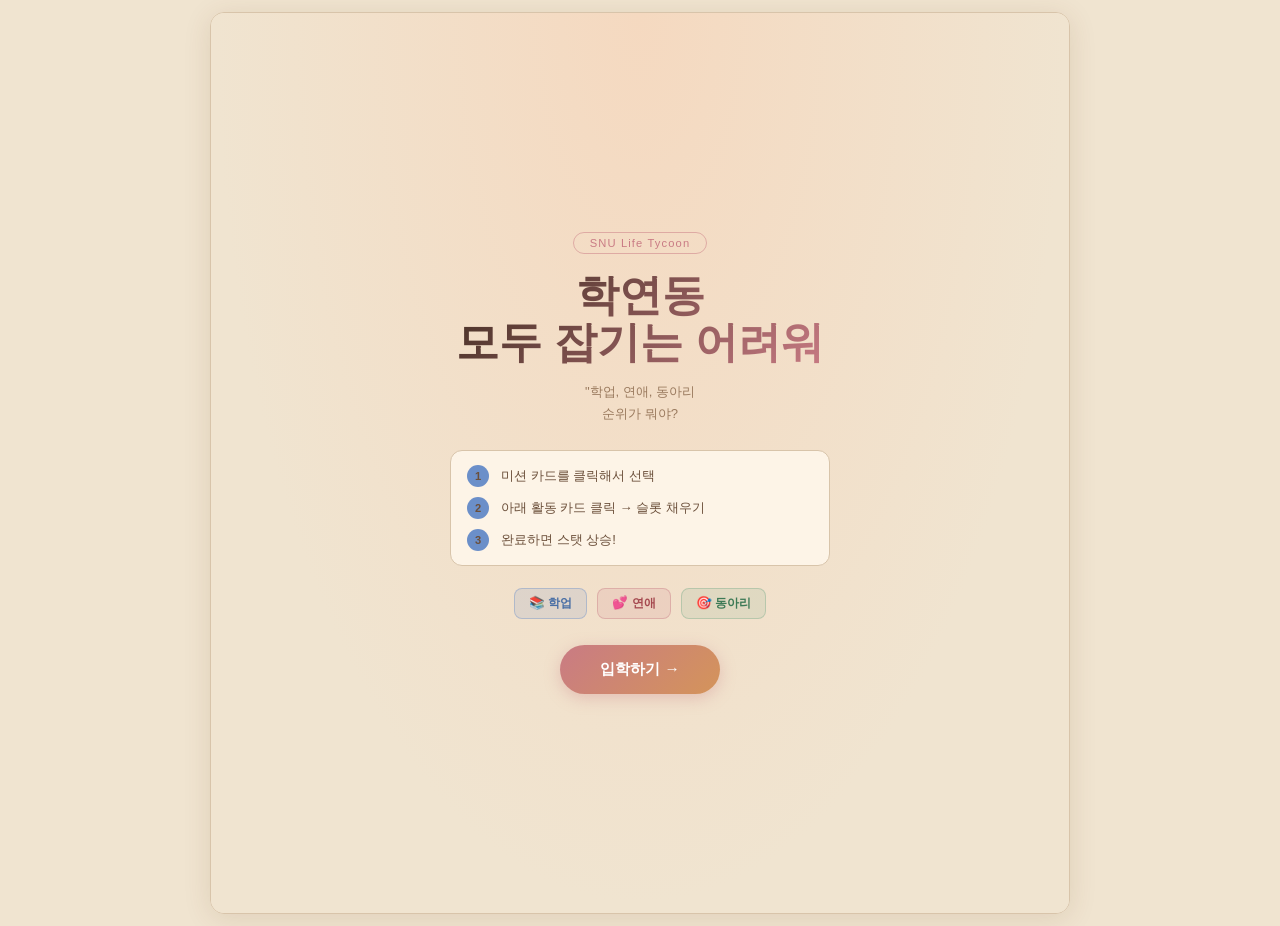
==== commit fd92da46: "테마 수정" ====
--- a/index.html
+++ b/index.html
@@ -6,7 +6,7 @@
       name="viewport"
       content="width=device-width, initial-scale=1.0, maximum-scale=1.0, user-scalable=no"
     />
-    <title>서울대 생존백서</title>
+    <title>💝학연동💝</title>
     <link rel="stylesheet" href="css/style.css" />
   </head>
   <body>
@@ -15,10 +15,8 @@
       <div id="screen-title" class="screen active">
         <div class="title-inner">
           <p class="title-badge">SNU Life Tycoon</p>
-          <h1 class="title-main">서울대<br />생존백서</h1>
-          <p class="title-sub">
-            "학업, 연애, 동아리를<br />동시에 챙기는 건 불가능하다"
-          </p>
+          <h1 class="title-main">학연동<br />모두 잡기는 어려워</h1>
+          <p class="title-sub">"학업, 연애, 동아리<br />순위가 뭐야?</p>
 
           <div class="howto-box">
             <div class="howto-row">
@@ -65,21 +63,35 @@
                 <span class="hstat-icon">📚 학업</span>
                 <span class="hval" id="val-academic">30</span>
               </div>
-              <div class="hbar-bg"><div class="hbar academic" id="bar-academic" style="width:30%"></div></div>
+              <div class="hbar-bg">
+                <div
+                  class="hbar academic"
+                  id="bar-academic"
+                  style="width: 30%"
+                ></div>
+              </div>
             </div>
             <div class="hstat-item">
               <div class="hstat-top">
                 <span class="hstat-icon">💕 연애</span>
                 <span class="hval" id="val-romance">20</span>
               </div>
-              <div class="hbar-bg"><div class="hbar romance" id="bar-romance" style="width:20%"></div></div>
+              <div class="hbar-bg">
+                <div
+                  class="hbar romance"
+                  id="bar-romance"
+                  style="width: 20%"
+                ></div>
+              </div>
             </div>
             <div class="hstat-item">
               <div class="hstat-top">
                 <span class="hstat-icon">🎯 동아리</span>
                 <span class="hval" id="val-club">20</span>
               </div>
-              <div class="hbar-bg"><div class="hbar club" id="bar-club" style="width:20%"></div></div>
+              <div class="hbar-bg">
+                <div class="hbar club" id="bar-club" style="width: 20%"></div>
+              </div>
             </div>
           </div>
 
--- a/css/style.css
+++ b/css/style.css
@@ -5,21 +5,21 @@
 *, *::before, *::after { box-sizing: border-box; margin: 0; padding: 0; }
 
 :root {
-  --academic: #4361ee;
-  --romance:  #e0506e;
-  --club:     #2eb87a;
-  --wild:     #f4a21a;
-  --bg:       #0d1117;
-  --surf:     #161b22;
-  --surf2:    #21262d;
-  --border:   #30363d;
-  --text:     #e6edf3;
-  --muted:    #8b949e;
-  --radius:   10px;
-  --glow-a:   0 0 0 2px rgba(67,97,238,0.4);
-  --glow-r:   0 0 0 2px rgba(224,80,110,0.4);
-  --glow-c:   0 0 0 2px rgba(46,184,122,0.4);
-  --glow-w:   0 0 0 2px rgba(244,162,26,0.4);
+  --academic: #6b8fc9;
+  --romance:  #c97b84;
+  --club:     #7aab8a;
+  --wild:     #d4945a;
+  --bg:       #f0e4d0;
+  --surf:     #fdf4e7;
+  --surf2:    #ecdcc4;
+  --border:   #d8c4aa;
+  --text:     #3d2b1f;
+  --muted:    #9a7a5e;
+  --radius:   12px;
+  --glow-a:   0 0 0 2px rgba(107,143,201,0.35);
+  --glow-r:   0 0 0 2px rgba(201,123,132,0.35);
+  --glow-c:   0 0 0 2px rgba(122,171,138,0.35);
+  --glow-w:   0 0 0 2px rgba(212,148,90,0.35);
 }
 
 body {
@@ -43,7 +43,7 @@
   border-radius: 14px;
   overflow: hidden;
   border: 1px solid var(--border);
-  box-shadow: 0 8px 40px rgba(0,0,0,0.5);
+  box-shadow: 0 4px 28px rgba(100,60,20,0.12);
 }
 
 .hidden { display: none !important; }
@@ -58,7 +58,7 @@
    TITLE
    ============================================================ */
 #screen-title {
-  background: radial-gradient(ellipse at 50% 0%, #1a1f5e 0%, #0d1117 70%);
+  background: radial-gradient(ellipse at 50% 0%, #f5d9c0 0%, #f0e4d0 70%);
   padding: 32px 24px;
   min-height: 100vh;
 }
@@ -66,8 +66,8 @@
 
 .title-badge {
   display: inline-block;
-  border: 1px solid rgba(67,97,238,0.5);
-  color: #7c9ef8;
+  border: 1px solid rgba(201,123,132,0.5);
+  color: #c97b84;
   padding: 4px 16px;
   border-radius: 20px;
   font-size: 0.7rem;
@@ -80,7 +80,7 @@
   font-weight: 900;
   line-height: 1.1;
   margin-bottom: 14px;
-  background: linear-gradient(135deg, #fff 0%, #93c5fd 100%);
+  background: linear-gradient(135deg, #3d2b1f 0%, #c97b84 100%);
   -webkit-background-clip: text;
   -webkit-text-fill-color: transparent;
   background-clip: text;
@@ -110,7 +110,7 @@
   align-items: center;
   gap: 12px;
   font-size: 0.82rem;
-  color: #cdd9e5;
+  color: #6b4f3a;
 }
 
 .hn {
@@ -135,12 +135,12 @@
   font-size: 0.78rem;
   font-weight: 700;
 }
-.tsp.academic { background: rgba(67,97,238,0.18);  border: 1px solid rgba(67,97,238,0.4);  color: #93c5fd; }
-.tsp.romance  { background: rgba(224,80,110,0.18); border: 1px solid rgba(224,80,110,0.4); color: #fca5a5; }
-.tsp.club     { background: rgba(46,184,122,0.18); border: 1px solid rgba(46,184,122,0.4); color: #6ee7b7; }
+.tsp.academic { background: rgba(107,143,201,0.15); border: 1px solid rgba(107,143,201,0.4); color: #4a6fa5; }
+.tsp.romance  { background: rgba(201,123,132,0.15); border: 1px solid rgba(201,123,132,0.4); color: #a5494f; }
+.tsp.club     { background: rgba(122,171,138,0.15); border: 1px solid rgba(122,171,138,0.4); color: #3d7a56; }
 
 .btn-main {
-  background: linear-gradient(135deg, var(--academic), #7c3aed);
+  background: linear-gradient(135deg, #c97b84, #d4945a);
   color: #fff;
   border: none;
   padding: 14px 40px;
@@ -148,17 +148,17 @@
   font-size: 0.95rem;
   font-weight: 700;
   cursor: pointer;
-  box-shadow: 0 4px 20px rgba(67,97,238,0.4);
+  box-shadow: 0 4px 16px rgba(201,123,132,0.35);
   transition: transform 0.15s, box-shadow 0.15s;
 }
-.btn-main:hover  { transform: translateY(-2px); box-shadow: 0 8px 28px rgba(67,97,238,0.55); }
+.btn-main:hover  { transform: translateY(-2px); box-shadow: 0 8px 24px rgba(201,123,132,0.5); }
 .btn-main:active { transform: translateY(0); }
 
 /* ============================================================
    HUD
    ============================================================ */
 #hud {
-  background: linear-gradient(180deg, #1c2240 0%, var(--surf) 100%);
+  background: linear-gradient(180deg, #f5dcc8 0%, var(--surf) 100%);
   border-bottom: 1px solid var(--border);
   padding: 10px 16px 10px;
   flex-shrink: 0;
@@ -191,8 +191,8 @@
   font-size: 0.65rem;
   font-weight: 700;
 }
-.htag-exam  { background: rgba(244,162,26,0.15); color: #fbbf24; border: 1px solid rgba(244,162,26,0.3); }
-.htag-event { background: rgba(46,184,122,0.15); color: #6ee7b7; border: 1px solid rgba(46,184,122,0.3); }
+.htag-exam  { background: rgba(212,148,90,0.18); color: #9a5a1a; border: 1px solid rgba(212,148,90,0.4); }
+.htag-event { background: rgba(122,171,138,0.18); color: #2d6b47; border: 1px solid rgba(122,171,138,0.4); }
 
 /* 학기 타임라인 */
 #hud-timeline {
@@ -204,7 +204,7 @@
 }
 #tl-fill {
   height: 100%;
-  background: linear-gradient(90deg, var(--academic), #7c3aed, var(--romance));
+  background: linear-gradient(90deg, #6b8fc9, #c97b84, #d4945a);
   border-radius: 3px;
   transition: width 0.5s ease;
 }
@@ -225,7 +225,7 @@
 
 .hstat-item {
   flex: 1;
-  background: rgba(255,255,255,0.04);
+  background: rgba(255,255,255,0.55);
   border: 1px solid var(--border);
   border-radius: 8px;
   padding: 6px 10px 7px;
@@ -253,9 +253,9 @@
   border-radius: 3px;
   transition: width 0.5s cubic-bezier(.4,0,.2,1);
 }
-.hbar.academic { background: linear-gradient(90deg, var(--academic), #818cf8); }
-.hbar.romance  { background: linear-gradient(90deg, var(--romance),  #fb7185); }
-.hbar.club     { background: linear-gradient(90deg, var(--club),     #34d399); }
+.hbar.academic { background: linear-gradient(90deg, var(--academic), #a8c4e8); }
+.hbar.romance  { background: linear-gradient(90deg, var(--romance),  #e8a8b0); }
+.hbar.club     { background: linear-gradient(90deg, var(--club),     #aed0b8); }
 .hbar.crisis   { background: linear-gradient(90deg, #dc3545, #ff6b6b) !important; animation: cpulse 1s infinite; }
 
 @keyframes cpulse { 0%,100%{opacity:1} 50%{opacity:.45} }
@@ -277,11 +277,11 @@
 #timer-fill {
   height: 100%;
   border-radius: 2px;
-  background: linear-gradient(90deg, #10b981, #34d399);
+  background: linear-gradient(90deg, #7aab8a, #aed0b8);
   transition: width 1s linear;
 }
-#timer-fill.warn   { background: linear-gradient(90deg, #f59e0b, #fbbf24); }
-#timer-fill.danger { background: linear-gradient(90deg, #ef4444, #f87171); animation: cpulse 0.6s infinite; }
+#timer-fill.warn   { background: linear-gradient(90deg, #d4945a, #e8bc8a); }
+#timer-fill.danger { background: linear-gradient(90deg, #c0504a, #e07070); animation: cpulse 0.6s infinite; }
 
 #timer-num { font-size: 0.7rem; color: var(--muted); font-weight: 600; width: 26px; text-align: right; flex-shrink: 0; }
 
@@ -367,18 +367,18 @@
 }
 .q-timer-bar {
   height: 100%;
-  background: #4ade80;
+  background: #7aab8a;
   border-radius: 2px;
   transition: width 0.9s linear, background 0.3s;
 }
-.q-timer-bar.warn   { background: #f59e0b; }
-.q-timer-bar.danger { background: #ef4444; }
-
-.q-card:hover { transform: translateY(-2px); border-color: #4d5566; }
+.q-timer-bar.warn   { background: #d4945a; }
+.q-timer-bar.danger { background: #c0504a; }
+
+.q-card:hover { transform: translateY(-2px); border-color: #b09070; }
 
 .q-card.active {
-  border-color: #fff !important;
-  box-shadow: 0 0 0 2px rgba(255,255,255,0.2);
+  border-color: #3d2b1f !important;
+  box-shadow: 0 0 0 2px rgba(61,43,31,0.18);
 }
 
 .q-card.cat-academic { border-left: 3px solid var(--academic); }
@@ -387,16 +387,16 @@
 .q-card.cat-special  { border-left: 3px solid var(--wild); }
 
 .q-card.completed {
-  opacity: 0.45;
+  opacity: 0.5;
   pointer-events: none;
-  border-color: #2eb87a !important;
+  border-color: #7aab8a !important;
 }
 .q-card.completed::after {
   content: '✓';
   position: absolute;
   top: 4px; right: 7px;
   font-size: 0.9rem;
-  color: #6ee7b7;
+  color: #3d7a56;
   font-weight: 900;
 }
 
@@ -416,7 +416,7 @@
   background: var(--surf2);
   border: 1px solid var(--border);
 }
-.q-dot.filled { background: #4ade80; border-color: #22c55e; }
+.q-dot.filled { background: #7aab8a; border-color: #3d7a56; }
 
 .q-reward-preview {
   font-size: 0.6rem;
@@ -489,10 +489,10 @@
   border-radius: 8px;
   width: fit-content;
 }
-.stbadge-academic { background: rgba(67,97,238,0.22);  color: #93c5fd; }
-.stbadge-romance  { background: rgba(224,80,110,0.22); color: #fca5a5; }
-.stbadge-club     { background: rgba(46,184,122,0.22); color: #6ee7b7; }
-.stbadge-special  { background: rgba(244,162,26,0.22); color: #fcd34d; }
+.stbadge-academic { background: rgba(107,143,201,0.18); color: #4a6fa5; }
+.stbadge-romance  { background: rgba(201,123,132,0.18); color: #a5494f; }
+.stbadge-club     { background: rgba(122,171,138,0.18); color: #2d6b47; }
+.stbadge-special  { background: rgba(212,148,90,0.18);  color: #8a4a10; }
 
 #st-progress-wrap { flex-shrink: 0; text-align: right; }
 
@@ -502,7 +502,7 @@
   color: var(--muted);
   white-space: nowrap;
 }
-#st-progress-text.done { color: #4ade80; }
+#st-progress-text.done { color: #3d7a56; }
 
 #st-desc {
   font-size: 0.76rem;
@@ -545,20 +545,20 @@
 
 /* 빈 슬롯 */
 .sslot.empty.stype-academic {
-  border-color: rgba(67,97,238,0.45);
-  background: rgba(67,97,238,0.07);
+  border-color: rgba(107,143,201,0.5);
+  background: rgba(107,143,201,0.08);
 }
 .sslot.empty.stype-romance {
-  border-color: rgba(224,80,110,0.45);
-  background: rgba(224,80,110,0.07);
+  border-color: rgba(201,123,132,0.5);
+  background: rgba(201,123,132,0.08);
 }
 .sslot.empty.stype-club {
-  border-color: rgba(46,184,122,0.45);
-  background: rgba(46,184,122,0.07);
+  border-color: rgba(122,171,138,0.5);
+  background: rgba(122,171,138,0.08);
 }
 .sslot.empty.stype-any {
-  border-color: rgba(244,162,26,0.35);
-  background: rgba(244,162,26,0.05);
+  border-color: rgba(212,148,90,0.4);
+  background: rgba(212,148,90,0.06);
 }
 
 .sslot-emoji {
@@ -585,12 +585,12 @@
 
 /* 채워진 슬롯 */
 .sslot.filled {
-  border-color: rgba(74,222,128,0.6) !important;
-  background: rgba(74,222,128,0.1) !important;
+  border-color: rgba(122,171,138,0.7) !important;
+  background: rgba(122,171,138,0.14) !important;
   animation: slot-fill 0.3s ease;
 }
 .sslot.filled .sslot-emoji { opacity: 1; }
-.sslot.filled .sslot-label { color: #6ee7b7; }
+.sslot.filled .sslot-label { color: #2d6b47; }
 
 @keyframes slot-fill {
   0%   { transform: scale(0.85); }
@@ -603,7 +603,7 @@
   position: absolute;
   bottom: 2px; right: 4px;
   font-size: 0.62rem;
-  color: #4ade80;
+  color: #3d7a56;
   font-weight: 900;
 }
 
@@ -638,8 +638,8 @@
   letter-spacing: 0.04em;
   margin-bottom: 6px;
 }
-.eff-label-good { color: #4ade80; }
-.eff-label-bad  { color: #f87171; }
+.eff-label-good { color: #3d7a56; }
+.eff-label-bad  { color: #c0504a; }
 
 .eff-items { display: flex; flex-wrap: wrap; gap: 4px; }
 
@@ -652,8 +652,8 @@
   font-size: 0.72rem;
   font-weight: 700;
 }
-.eff-tag.pos { background: rgba(74,222,128,0.15); color: #4ade80; border: 1px solid rgba(74,222,128,0.3); }
-.eff-tag.neg { background: rgba(248,113,113,0.15); color: #f87171; border: 1px solid rgba(248,113,113,0.3); }
+.eff-tag.pos { background: rgba(122,171,138,0.15); color: #2d6b47; border: 1px solid rgba(122,171,138,0.35); }
+.eff-tag.neg { background: rgba(192,80,74,0.12);  color: #c0504a; border: 1px solid rgba(192,80,74,0.3); }
 .eff-tag.none { color: var(--muted); font-style: italic; font-size: 0.68rem; }
 
 /* ============================================================
@@ -688,10 +688,10 @@
   position: relative;
 }
 
-.act-card.type-academic { border-color: rgba(67,97,238,0.4); }
-.act-card.type-romance  { border-color: rgba(224,80,110,0.4); }
-.act-card.type-club     { border-color: rgba(46,184,122,0.4); }
-.act-card.type-wild     { border-color: rgba(244,162,26,0.4); }
+.act-card.type-academic { border-color: rgba(107,143,201,0.45); }
+.act-card.type-romance  { border-color: rgba(201,123,132,0.45); }
+.act-card.type-club     { border-color: rgba(122,171,138,0.45); }
+.act-card.type-wild     { border-color: rgba(212,148,90,0.45); }
 
 /* 현재 미션에 호환 가능 → 글로우 */
 .act-card.compatible {
@@ -750,7 +750,7 @@
   transition: background 0.15s;
   line-height: 1.3;
 }
-.btn-recharge:hover { background: #2d333b; border-color: var(--muted); }
+.btn-recharge:hover { background: #ecdcc4; border-color: var(--muted); }
 .btn-recharge:active { transform: scale(0.95); }
 
 @keyframes shake {
@@ -769,10 +769,10 @@
   padding: 1px 6px;
   border-radius: 5px;
 }
-.atb-academic { background: rgba(67,97,238,0.25);  color: #93c5fd; }
-.atb-romance  { background: rgba(224,80,110,0.25); color: #fca5a5; }
-.atb-club     { background: rgba(46,184,122,0.25); color: #6ee7b7; }
-.atb-wild     { background: rgba(244,162,26,0.25); color: #fcd34d; }
+.atb-academic { background: rgba(107,143,201,0.18); color: #4a6fa5; }
+.atb-romance  { background: rgba(201,123,132,0.18); color: #a5494f; }
+.atb-club     { background: rgba(122,171,138,0.18); color: #2d6b47; }
+.atb-wild     { background: rgba(212,148,90,0.18);  color: #8a4a10; }
 
 /* ============================================================
    FINISH BUTTON
@@ -808,8 +808,8 @@
   animation: float-up 1.3s ease-out forwards;
   white-space: nowrap;
 }
-.float-pos { color: #4ade80; text-shadow: 0 0 12px rgba(74,222,128,0.7); }
-.float-neg { color: #f87171; text-shadow: 0 0 12px rgba(248,113,113,0.7); }
+.float-pos { color: #3d7a56; text-shadow: 0 0 10px rgba(122,171,138,0.5); }
+.float-neg { color: #c0504a; text-shadow: 0 0 10px rgba(192,80,74,0.5); }
 
 @keyframes float-up {
   0%   { opacity: 1; transform: translateY(0) scale(1.15); }
@@ -825,7 +825,7 @@
   bottom: 90px;
   left: 50%;
   transform: translateX(-50%);
-  background: rgba(255,255,255,0.12);
+  background: rgba(253,244,231,0.88);
   backdrop-filter: blur(8px);
   color: var(--text);
   padding: 9px 20px;
@@ -835,7 +835,7 @@
   z-index: 300;
   pointer-events: none;
   animation: toast-fade 2s ease forwards;
-  border: 1px solid rgba(255,255,255,0.15);
+  border: 1px solid rgba(216,196,170,0.7);
   white-space: nowrap;
 }
 @keyframes toast-fade {
@@ -855,7 +855,7 @@
   display: flex;
   align-items: flex-end;
   justify-content: center;
-  background: rgba(0,0,0,0.55);
+  background: rgba(61,43,31,0.4);
 }
 
 .sum-modal {
@@ -889,10 +889,10 @@
   padding: 3px 12px;
   border-radius: 12px;
 }
-.sg-perfect { background: rgba(255,215,0,0.18);  color: #fbbf24; border: 1px solid rgba(255,215,0,0.35); }
-.sg-good    { background: rgba(74,222,128,0.18);  color: #4ade80; border: 1px solid rgba(74,222,128,0.35); }
-.sg-partial { background: rgba(251,191,36,0.18);  color: #fbbf24; border: 1px solid rgba(251,191,36,0.35); }
-.sg-fail    { background: rgba(248,113,113,0.18); color: #f87171; border: 1px solid rgba(248,113,113,0.35); }
+.sg-perfect { background: rgba(212,148,90,0.15);  color: #8a4a10; border: 1px solid rgba(212,148,90,0.4); }
+.sg-good    { background: rgba(122,171,138,0.15); color: #2d6b47; border: 1px solid rgba(122,171,138,0.4); }
+.sg-partial { background: rgba(107,143,201,0.15); color: #4a6fa5; border: 1px solid rgba(107,143,201,0.4); }
+.sg-fail    { background: rgba(192,80,74,0.12);   color: #c0504a; border: 1px solid rgba(192,80,74,0.35); }
 
 /* 미션 결과 아이템 */
 .sum-item {
@@ -904,16 +904,16 @@
   margin-bottom: 6px;
   font-size: 0.8rem;
 }
-.sum-item.done { background: rgba(74,222,128,0.08); border: 1px solid rgba(74,222,128,0.22); }
-.sum-item.fail { background: rgba(248,113,113,0.08); border: 1px solid rgba(248,113,113,0.2); }
+.sum-item.done { background: rgba(122,171,138,0.1);  border: 1px solid rgba(122,171,138,0.3); }
+.sum-item.fail { background: rgba(192,80,74,0.08);   border: 1px solid rgba(192,80,74,0.22); }
 
 .sum-item-icon { font-size: 1.05rem; flex-shrink: 0; margin-top: 1px; }
 .sum-item-body { flex: 1; }
 .sum-item-name { font-weight: 700; margin-bottom: 3px; }
 .sum-item-effects { font-size: 0.72rem; color: var(--muted); }
 .sum-item-tag { font-size: 0.75rem; font-weight: 700; flex-shrink: 0; margin-top: 2px; }
-.sum-item-tag.done { color: #4ade80; }
-.sum-item-tag.fail { color: #f87171; }
+.sum-item-tag.done { color: #2d6b47; }
+.sum-item-tag.fail { color: #c0504a; }
 
 /* 스탯 요약 */
 #sum-stat-section { margin-top: 14px; padding-top: 14px; border-top: 1px solid var(--border); }
@@ -944,7 +944,7 @@
    ENDING
    ============================================================ */
 #screen-ending {
-  background: radial-gradient(ellipse at 50% 0%, #1a1f5e 0%, #0d1117 65%);
+  background: radial-gradient(ellipse at 50% 0%, #f5dcc8 0%, #f0e4d0 65%);
   min-height: 100vh;
   padding: 40px 24px;
 }
@@ -959,19 +959,19 @@
   font-size: 2.5rem;
   font-weight: 900;
   margin-bottom: 18px;
-  border: 3px solid rgba(255,255,255,0.25);
-}
-.grade-S { background: linear-gradient(135deg,#FFD700,#FFA500); border-color:#FFD700; }
-.grade-A { background: linear-gradient(135deg,#4361ee,#7c3aed); border-color:#4361ee; }
-.grade-B { background: linear-gradient(135deg,#2eb87a,#06d6a0); border-color:#2eb87a; }
-.grade-C { background: linear-gradient(135deg,#f4a21a,#ff8c00); border-color:#f4a21a; }
-.grade-D { background: linear-gradient(135deg,#dc3545,#c62828); border-color:#dc3545; }
+  border: 3px solid rgba(61,43,31,0.2);
+}
+.grade-S { background: linear-gradient(135deg,#d4945a,#c97b84); border-color:#d4945a; }
+.grade-A { background: linear-gradient(135deg,#c97b84,#a5494f); border-color:#c97b84; }
+.grade-B { background: linear-gradient(135deg,#7aab8a,#3d7a56); border-color:#7aab8a; }
+.grade-C { background: linear-gradient(135deg,#6b8fc9,#4a6fa5); border-color:#6b8fc9; }
+.grade-D { background: linear-gradient(135deg,#c0504a,#8a2020); border-color:#c0504a; }
 
 #ending-title { font-size: 1.7rem; font-weight: 900; margin-bottom: 12px; }
 #ending-desc  { font-size: 0.84rem; color: var(--muted); line-height: 1.65; margin-bottom: 26px; }
 
 .ending-stats {
-  background: rgba(255,255,255,0.07);
+  background: rgba(255,255,255,0.45);
   border-radius: var(--radius);
   padding: 16px 18px;
   margin-bottom: 26px;
@@ -988,7 +988,7 @@
 .e-row:last-child { margin-bottom: 0; }
 .e-row span:first-child { width: 64px; flex-shrink: 0; }
 .e-row span:last-child  { width: 22px; text-align: right; flex-shrink: 0; font-weight: 700; }
-.e-bg  { flex: 1; height: 7px; background: rgba(255,255,255,0.12); border-radius: 4px; overflow: hidden; }
+.e-bg  { flex: 1; height: 7px; background: rgba(216,196,170,0.35); border-radius: 4px; overflow: hidden; }
 .e-bar { height: 100%; border-radius: 4px; transition: width 1s ease 0.5s; }
 .e-bar.academic { background: var(--academic); }
 .e-bar.romance  { background: var(--romance); }
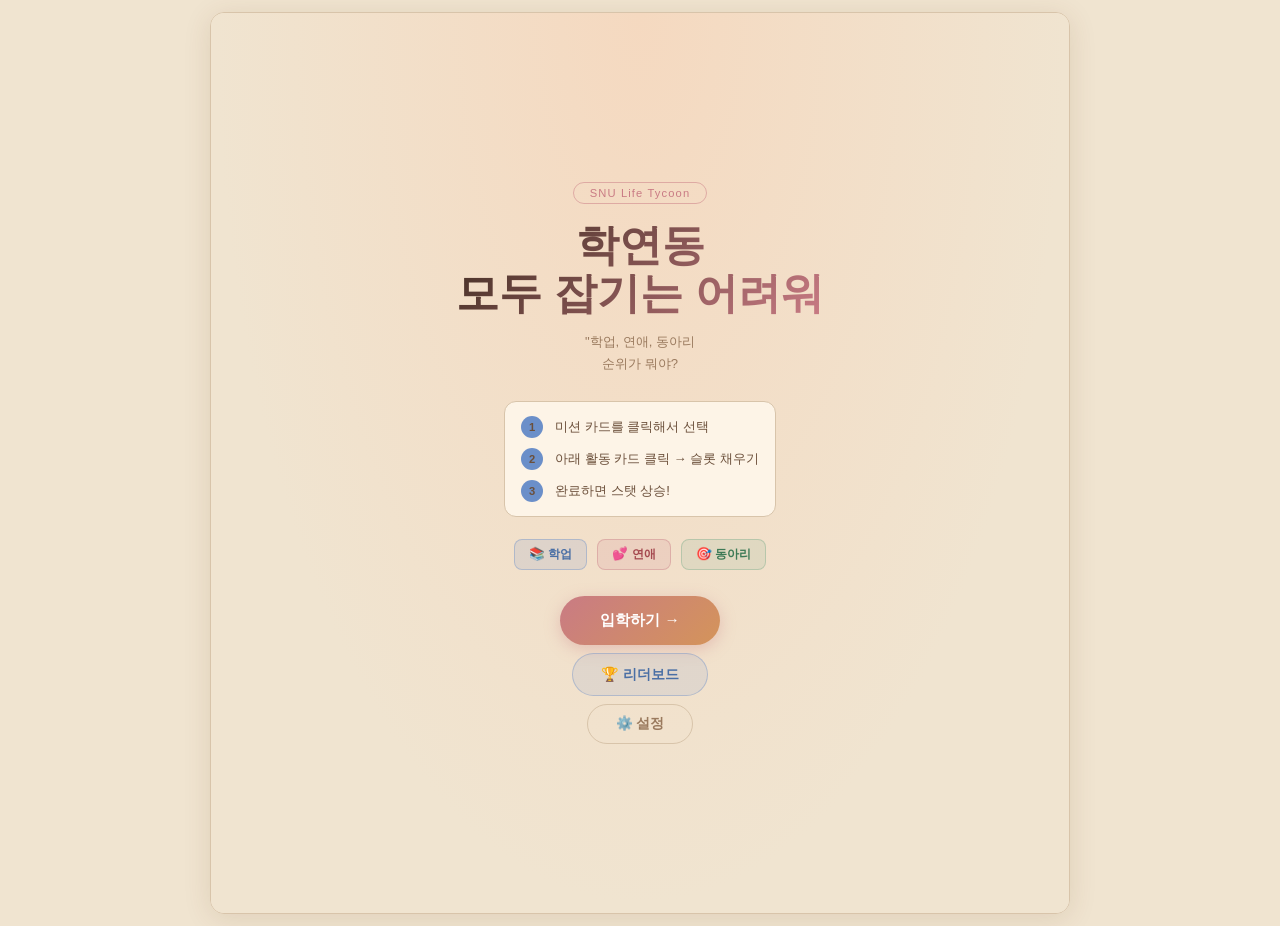
==== commit 4be68e7b: "2-3주차 과제" ====
--- a/index.html
+++ b/index.html
@@ -38,6 +38,8 @@
           </div>
 
           <button class="btn-main" onclick="startGame()">입학하기 →</button>
+          <button class="btn-leaderboard" onclick="openLeaderboard()">🏆 리더보드</button>
+          <button class="btn-settings-open" onclick="openSettings()">⚙️ 설정</button>
         </div>
       </div>
 
@@ -102,6 +104,16 @@
           </div>
         </div>
 
+        <!-- 캐릭터 바 -->
+        <div id="char-bar">
+          <canvas id="char-canvas"></canvas>
+          <div id="char-info">
+            <div id="char-name">🎓 나</div>
+            <div id="char-mood-text"></div>
+            <div id="char-event-hint"></div>
+          </div>
+        </div>
+
         <!-- 2열 메인 영역 -->
         <div id="main-columns">
           <!-- 좌열: 미션 선택 (큐 + 스테이션) -->
@@ -260,7 +272,88 @@
               <span id="eval-club">0</span>
             </div>
           </div>
-          <button class="btn-main" onclick="resetGame()">다시 플레이</button>
+          <div class="ending-actions">
+            <button class="btn-main" onclick="openSubmitScore()">🏆 기록 등록하기</button>
+            <button class="btn-leaderboard" onclick="openLeaderboard()">📋 리더보드 보기</button>
+            <button class="btn-replay" onclick="resetGame()">↩ 다시 플레이</button>
+          </div>
+        </div>
+      </div>
+
+      <!-- ===== 점수 등록 오버레이 ===== -->
+      <div id="overlay-submit" class="overlay hidden">
+        <div class="lb-modal">
+          <div class="lb-modal-header">
+            <span class="lb-modal-title">🏆 기록 등록</span>
+            <button class="btn-settings-close" onclick="closeSubmitScore()">✕</button>
+          </div>
+          <div id="submit-grade-preview" class="submit-grade-preview"></div>
+          <p class="submit-hint">닉네임을 입력하고 리더보드에 기록을 남기세요!</p>
+          <input type="text" id="input-playername" class="lb-name-input" placeholder="닉네임 입력 (최대 12자)" maxlength="12" />
+          <button class="btn-main" style="width:100%;margin-top:14px" onclick="submitScore()">등록하기</button>
+          <div id="submit-status" class="submit-status"></div>
+        </div>
+      </div>
+
+      <!-- ===== 리더보드 오버레이 ===== -->
+      <div id="overlay-leaderboard" class="overlay hidden">
+        <div class="lb-modal">
+          <div class="lb-modal-header">
+            <span class="lb-modal-title">🏆 리더보드 TOP 10</span>
+            <button class="btn-settings-close" onclick="closeLeaderboard()">✕</button>
+          </div>
+          <div id="lb-list" class="lb-list">
+            <div class="lb-loading">불러오는 중…</div>
+          </div>
+          <button class="btn-replay" style="margin-top:16px;width:100%" onclick="closeLeaderboard()">닫기</button>
+        </div>
+      </div>
+
+      <!-- ===== 설정 오버레이 ===== -->
+      <div id="overlay-settings" class="overlay hidden">
+        <div class="settings-modal">
+          <div class="settings-header">
+            <span class="settings-title">⚙️ 게임 설정</span>
+            <button class="btn-settings-close" onclick="closeSettings()">✕</button>
+          </div>
+
+          <div class="settings-body">
+            <div class="settings-row">
+              <label class="settings-label">⏱ 타이머</label>
+              <div class="settings-control">
+                <input type="number" id="cfg-timer" min="10" max="300" value="60" class="settings-input" />
+                <span class="settings-unit">초</span>
+              </div>
+            </div>
+            <div class="settings-row">
+              <label class="settings-label">📅 총 주차</label>
+              <div class="settings-control">
+                <input type="number" id="cfg-weeks" min="2" max="16" value="4" class="settings-input" />
+                <span class="settings-unit">주</span>
+              </div>
+            </div>
+            <div class="settings-divider">초기 스탯</div>
+            <div class="settings-row">
+              <label class="settings-label">📚 학업</label>
+              <div class="settings-control">
+                <input type="number" id="cfg-academic" min="0" max="100" value="30" class="settings-input" />
+              </div>
+            </div>
+            <div class="settings-row">
+              <label class="settings-label">💕 연애</label>
+              <div class="settings-control">
+                <input type="number" id="cfg-romance" min="0" max="100" value="20" class="settings-input" />
+              </div>
+            </div>
+            <div class="settings-row">
+              <label class="settings-label">🎯 동아리</label>
+              <div class="settings-control">
+                <input type="number" id="cfg-club" min="0" max="100" value="20" class="settings-input" />
+              </div>
+            </div>
+          </div>
+
+          <button class="btn-main" style="width:100%" onclick="saveSettings()">저장 후 닫기</button>
         </div>
       </div>
 
--- a/css/style.css
+++ b/css/style.css
@@ -62,7 +62,14 @@
   padding: 32px 24px;
   min-height: 100vh;
 }
-.title-inner { text-align: center; width: 100%; max-width: 380px; }
+.title-inner {
+  text-align: center;
+  width: 100%;
+  max-width: 380px;
+  display: flex;
+  flex-direction: column;
+  align-items: center;
+}
 
 .title-badge {
   display: inline-block;
@@ -150,6 +157,7 @@
   cursor: pointer;
   box-shadow: 0 4px 16px rgba(201,123,132,0.35);
   transition: transform 0.15s, box-shadow 0.15s;
+  margin-bottom: 8px;
 }
 .btn-main:hover  { transform: translateY(-2px); box-shadow: 0 8px 24px rgba(201,123,132,0.5); }
 .btn-main:active { transform: translateY(0); }
@@ -284,6 +292,56 @@
 #timer-fill.danger { background: linear-gradient(90deg, #c0504a, #e07070); animation: cpulse 0.6s infinite; }
 
 #timer-num { font-size: 0.7rem; color: var(--muted); font-weight: 600; width: 26px; text-align: right; flex-shrink: 0; }
+
+/* ============================================================
+   CHARACTER BAR
+   ============================================================ */
+#char-bar {
+  display: flex;
+  align-items: center;
+  gap: 12px;
+  padding: 8px 14px;
+  background: linear-gradient(180deg, #f5dcc8 0%, var(--surf) 100%);
+  border-bottom: 1px solid var(--border);
+  flex-shrink: 0;
+}
+
+#char-canvas {
+  image-rendering: pixelated;
+  image-rendering: crisp-edges;
+  width:  60px;
+  height: 84px;
+  flex-shrink: 0;
+}
+
+#char-info {
+  display: flex;
+  flex-direction: column;
+  gap: 3px;
+  min-width: 0;
+}
+
+#char-name {
+  font-size: 0.68rem;
+  font-weight: 700;
+  color: var(--muted);
+  text-transform: uppercase;
+  letter-spacing: 0.06em;
+}
+
+#char-mood-text {
+  font-size: 0.9rem;
+  font-weight: 800;
+  color: var(--text);
+  line-height: 1.2;
+}
+
+#char-event-hint {
+  font-size: 0.72rem;
+  font-weight: 700;
+  color: #9a5a1a;
+  margin-top: 2px;
+}
 
 /* ============================================================
    SECTION LABELS
@@ -609,11 +667,27 @@
 
 /* 다음 채울 슬롯 강조 */
 .sslot.next-target {
-  animation: next-pulse 1s ease-in-out infinite;
+  animation: next-pulse 0.8s ease-in-out infinite;
+  border-style: dashed !important;
+  border-width: 2px !important;
 }
 @keyframes next-pulse {
-  0%,100% { box-shadow: none; }
-  50%      { box-shadow: 0 0 0 3px rgba(255,255,255,0.25); }
+  0%,100% { box-shadow: 0 0 0 2px rgba(61,43,31,0.12); transform: scale(1); }
+  50%      { box-shadow: 0 0 0 4px rgba(61,43,31,0.25); transform: scale(1.05); }
+}
+
+.sslot-arrow {
+  position: absolute;
+  top: -14px;
+  left: 50%;
+  transform: translateX(-50%);
+  font-size: 0.65rem;
+  color: var(--text);
+  animation: arrow-bounce 0.8s ease-in-out infinite;
+}
+@keyframes arrow-bounce {
+  0%,100% { transform: translateX(-50%) translateY(0); }
+  50%      { transform: translateX(-50%) translateY(3px); }
 }
 
 /* ── 효과 블록 ─────────────────────────────────── */
@@ -1063,6 +1137,339 @@
   #btn-finish { font-size: 0.95rem; padding: 13px; }
 }
 
+/* ============================================================
+   ENDING ACTIONS
+   ============================================================ */
+.ending-actions {
+  display: flex;
+  flex-direction: column;
+  align-items: center;
+  gap: 10px;
+  width: 100%;
+}
+
+.btn-leaderboard {
+  background: rgba(107,143,201,0.12);
+  border: 1px solid rgba(107,143,201,0.4);
+  color: #4a6fa5;
+  padding: 11px 28px;
+  border-radius: 30px;
+  font-size: 0.88rem;
+  font-weight: 700;
+  cursor: pointer;
+  transition: background 0.15s;
+}
+.btn-leaderboard:hover { background: rgba(107,143,201,0.22); }
+
+.btn-replay {
+  background: transparent;
+  border: 1px solid var(--border);
+  color: var(--muted);
+  padding: 10px 24px;
+  border-radius: 30px;
+  font-size: 0.84rem;
+  font-weight: 600;
+  cursor: pointer;
+  transition: border-color 0.15s, color 0.15s;
+}
+.btn-replay:hover { border-color: var(--text); color: var(--text); }
+
+/* ============================================================
+   LEADERBOARD MODAL (공통 모달 베이스)
+   ============================================================ */
+.lb-modal {
+  background: var(--surf);
+  border-top: 1px solid var(--border);
+  border-radius: 20px 20px 0 0;
+  padding: 22px 18px 30px;
+  width: 100%;
+  max-width: 440px;
+  max-height: 88vh;
+  overflow-y: auto;
+  animation: slide-up 0.28s ease;
+  scrollbar-width: none;
+}
+.lb-modal::-webkit-scrollbar { display: none; }
+
+@media (min-width: 500px) {
+  .lb-modal { border-radius: 16px; margin: 16px; max-height: 85vh; }
+}
+
+.lb-modal-header {
+  display: flex;
+  align-items: center;
+  justify-content: space-between;
+  margin-bottom: 18px;
+}
+.lb-modal-title { font-size: 1rem; font-weight: 800; }
+
+/* ── 점수 등록 ────────────────────────────── */
+.submit-grade-preview {
+  display: flex;
+  flex-direction: column;
+  align-items: center;
+  gap: 10px;
+  margin-bottom: 14px;
+}
+
+.submit-grade-circle {
+  display: inline-flex;
+  width: 56px; height: 56px;
+  border-radius: 50%;
+  align-items: center; justify-content: center;
+  font-size: 1.6rem; font-weight: 900;
+  border: 2px solid rgba(61,43,31,0.18);
+}
+
+.submit-stats-row {
+  display: flex;
+  gap: 10px;
+  font-size: 0.82rem;
+  font-weight: 600;
+  color: var(--text);
+  flex-wrap: wrap;
+  justify-content: center;
+}
+
+.submit-total {
+  background: var(--surf2);
+  padding: 2px 10px;
+  border-radius: 10px;
+  font-weight: 800;
+}
+
+.submit-hint {
+  font-size: 0.78rem;
+  color: var(--muted);
+  text-align: center;
+  margin-bottom: 12px;
+  line-height: 1.5;
+}
+
+.lb-name-input {
+  width: 100%;
+  padding: 10px 14px;
+  border: 1px solid var(--border);
+  border-radius: 10px;
+  background: var(--surf2);
+  color: var(--text);
+  font-size: 0.95rem;
+  font-weight: 600;
+}
+.lb-name-input:focus { outline: none; border-color: var(--academic); box-shadow: var(--glow-a); }
+.lb-name-input::placeholder { color: var(--muted); font-weight: 400; }
+
+.submit-status {
+  text-align: center;
+  font-size: 0.8rem;
+  font-weight: 600;
+  margin-top: 10px;
+  min-height: 20px;
+  color: var(--muted);
+}
+
+/* ── 리더보드 목록 ───────────────────────── */
+.lb-list {
+  display: flex;
+  flex-direction: column;
+  gap: 7px;
+}
+
+.lb-loading {
+  text-align: center;
+  color: var(--muted);
+  font-size: 0.84rem;
+  padding: 24px 0;
+}
+.lb-error { color: #c0504a; }
+
+.lb-row {
+  display: flex;
+  align-items: center;
+  gap: 12px;
+  background: var(--surf2);
+  border: 1px solid var(--border);
+  border-radius: 10px;
+  padding: 10px 14px;
+}
+.lb-row:nth-child(1) { border-color: rgba(212,148,90,0.5); background: rgba(212,148,90,0.08); }
+.lb-row:nth-child(2) { border-color: rgba(192,192,192,0.5); }
+.lb-row:nth-child(3) { border-color: rgba(180,130,80,0.4); }
+
+.lb-rank {
+  font-size: 1.1rem;
+  width: 28px;
+  text-align: center;
+  flex-shrink: 0;
+  font-weight: 800;
+}
+
+.lb-info { flex: 1; min-width: 0; }
+
+.lb-name-grade {
+  display: flex;
+  align-items: center;
+  gap: 7px;
+  margin-bottom: 3px;
+}
+
+.lb-name {
+  font-size: 0.88rem;
+  font-weight: 700;
+  overflow: hidden;
+  text-overflow: ellipsis;
+  white-space: nowrap;
+  max-width: 120px;
+}
+
+.lb-grade-badge {
+  font-size: 0.62rem;
+  font-weight: 800;
+  width: 22px; height: 22px;
+  border-radius: 50%;
+  display: inline-flex;
+  align-items: center; justify-content: center;
+  flex-shrink: 0;
+  border: 2px solid transparent;
+}
+/* grade-* colors reuse ending-circle gradient classes */
+.lb-grade-badge.grade-S { background: linear-gradient(135deg,#d4945a,#c97b84); color:#fff; }
+.lb-grade-badge.grade-A { background: linear-gradient(135deg,#c97b84,#a5494f); color:#fff; }
+.lb-grade-badge.grade-B { background: linear-gradient(135deg,#7aab8a,#3d7a56); color:#fff; }
+.lb-grade-badge.grade-C { background: linear-gradient(135deg,#6b8fc9,#4a6fa5); color:#fff; }
+.lb-grade-badge.grade-D { background: linear-gradient(135deg,#c0504a,#8a2020); color:#fff; }
+
+.lb-detail {
+  font-size: 0.7rem;
+  color: var(--muted);
+  font-weight: 500;
+}
+
+.lb-right {
+  display: flex;
+  flex-direction: column;
+  align-items: flex-end;
+  gap: 3px;
+  flex-shrink: 0;
+}
+
+.lb-score {
+  font-size: 1rem;
+  font-weight: 900;
+  color: var(--text);
+}
+
+.lb-date {
+  font-size: 0.65rem;
+  color: var(--muted);
+}
+
+/* ============================================================
+   SETTINGS OVERLAY
+   ============================================================ */
+.settings-modal {
+  background: var(--surf);
+  border-top: 1px solid var(--border);
+  border-radius: 20px 20px 0 0;
+  padding: 22px 18px 30px;
+  width: 100%;
+  max-width: 380px;
+  animation: slide-up 0.28s ease;
+}
+
+@media (min-width: 500px) {
+  .settings-modal { border-radius: 16px; margin: 16px; }
+}
+
+.settings-header {
+  display: flex;
+  align-items: center;
+  justify-content: space-between;
+  margin-bottom: 20px;
+}
+
+.settings-title { font-size: 1rem; font-weight: 800; }
+
+.btn-settings-close {
+  background: var(--surf2);
+  border: 1px solid var(--border);
+  color: var(--muted);
+  width: 28px; height: 28px;
+  border-radius: 50%;
+  cursor: pointer;
+  font-size: 0.75rem;
+  display: flex; align-items: center; justify-content: center;
+  transition: background 0.15s;
+}
+.btn-settings-close:hover { background: var(--border); }
+
+.settings-body {
+  display: flex;
+  flex-direction: column;
+  gap: 14px;
+  margin-bottom: 22px;
+}
+
+.settings-row {
+  display: flex;
+  align-items: center;
+  justify-content: space-between;
+}
+
+.settings-label {
+  font-size: 0.85rem;
+  font-weight: 600;
+  color: var(--text);
+}
+
+.settings-control {
+  display: flex;
+  align-items: center;
+  gap: 6px;
+}
+
+.settings-input {
+  width: 72px;
+  padding: 7px 10px;
+  border: 1px solid var(--border);
+  border-radius: 8px;
+  background: var(--surf2);
+  color: var(--text);
+  font-size: 0.88rem;
+  font-weight: 700;
+  text-align: center;
+  -moz-appearance: textfield;
+}
+.settings-input::-webkit-outer-spin-button,
+.settings-input::-webkit-inner-spin-button { -webkit-appearance: none; margin: 0; }
+.settings-input:focus { outline: none; border-color: var(--academic); box-shadow: var(--glow-a); }
+
+.settings-unit { font-size: 0.78rem; color: var(--muted); }
+
+.settings-divider {
+  font-size: 0.68rem;
+  font-weight: 700;
+  color: var(--muted);
+  text-transform: uppercase;
+  letter-spacing: 0.06em;
+  padding-bottom: 4px;
+  border-bottom: 1px solid var(--border);
+}
+
+.btn-settings-open {
+  background: transparent;
+  border: 1px solid var(--border);
+  color: var(--muted);
+  padding: 10px 28px;
+  border-radius: 30px;
+  font-size: 0.85rem;
+  font-weight: 600;
+  cursor: pointer;
+  margin-top: 8px;
+  transition: border-color 0.15s, color 0.15s;
+}
+.btn-settings-open:hover { border-color: var(--text); color: var(--text); }
+
 /* ── 소형 모바일 (360px 미만) ── */
 @media (max-width: 359px) {
   .title-main { font-size: 2.2rem; }
